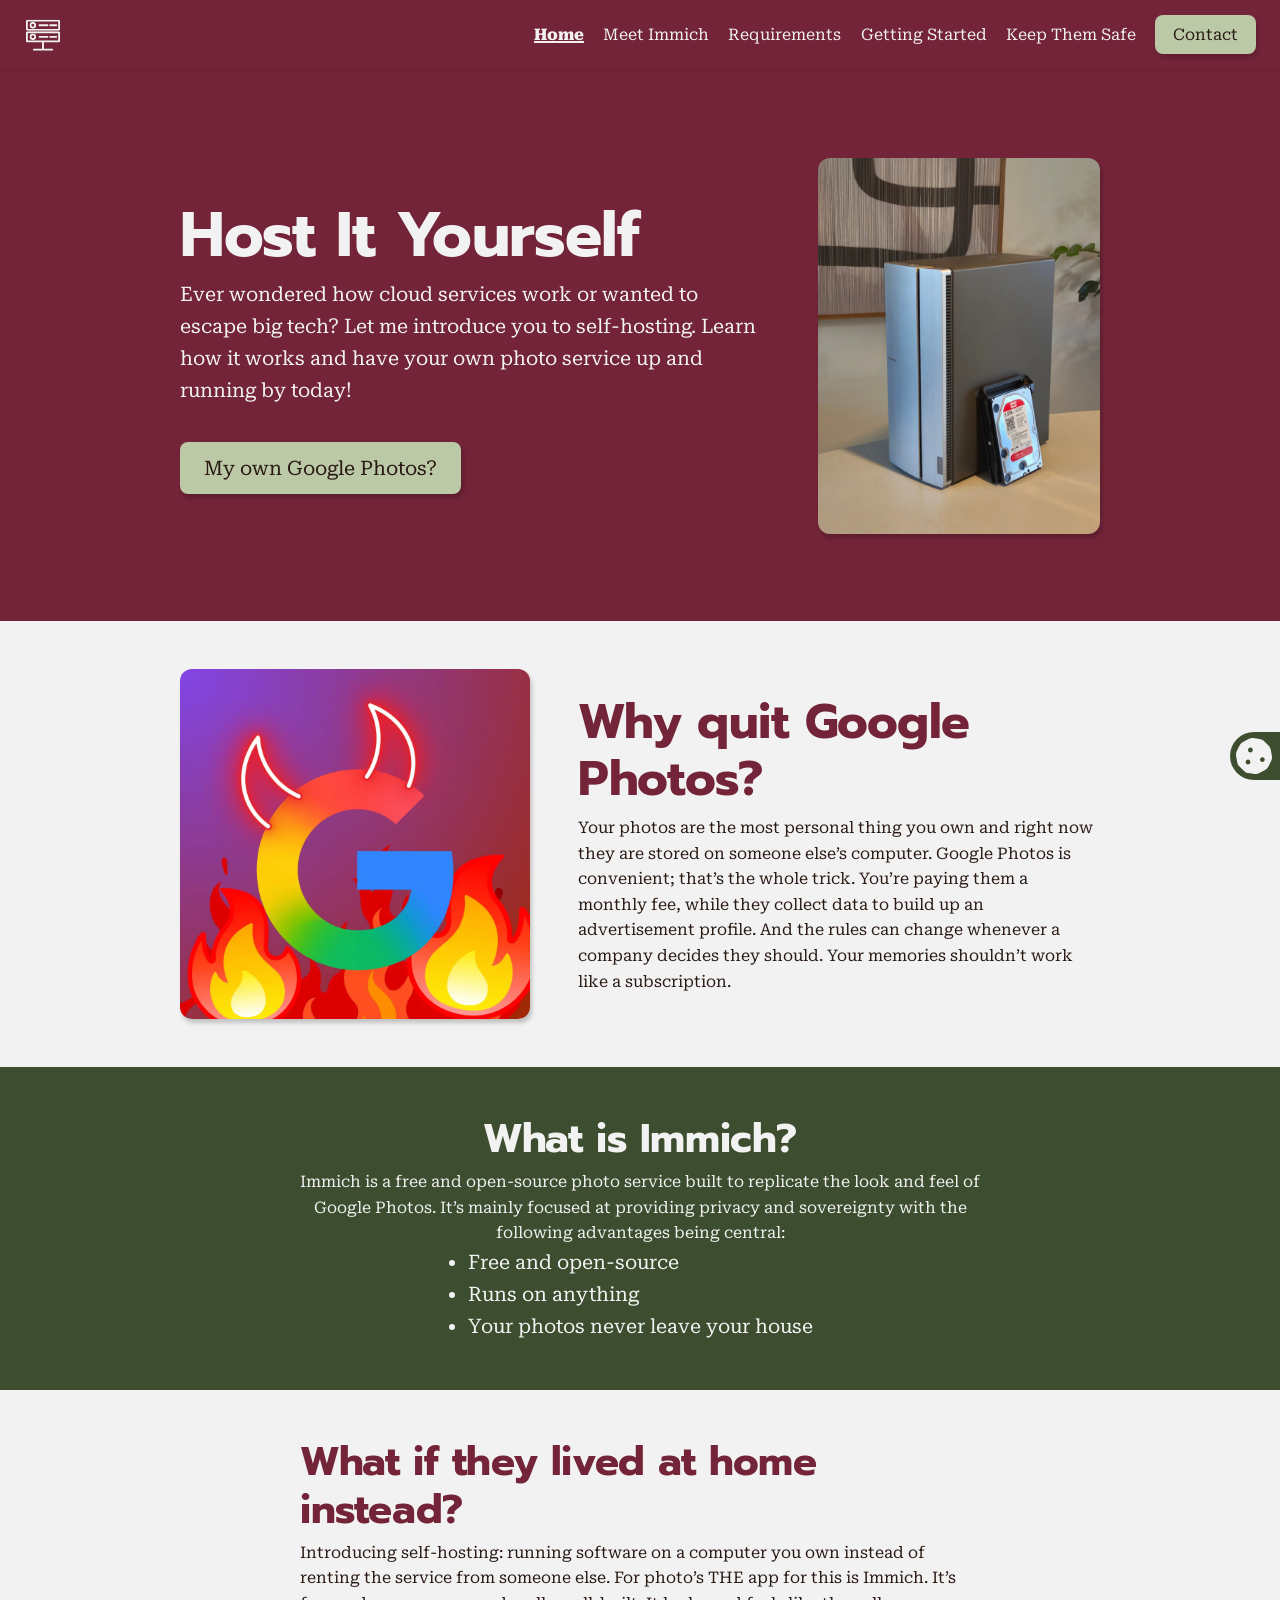
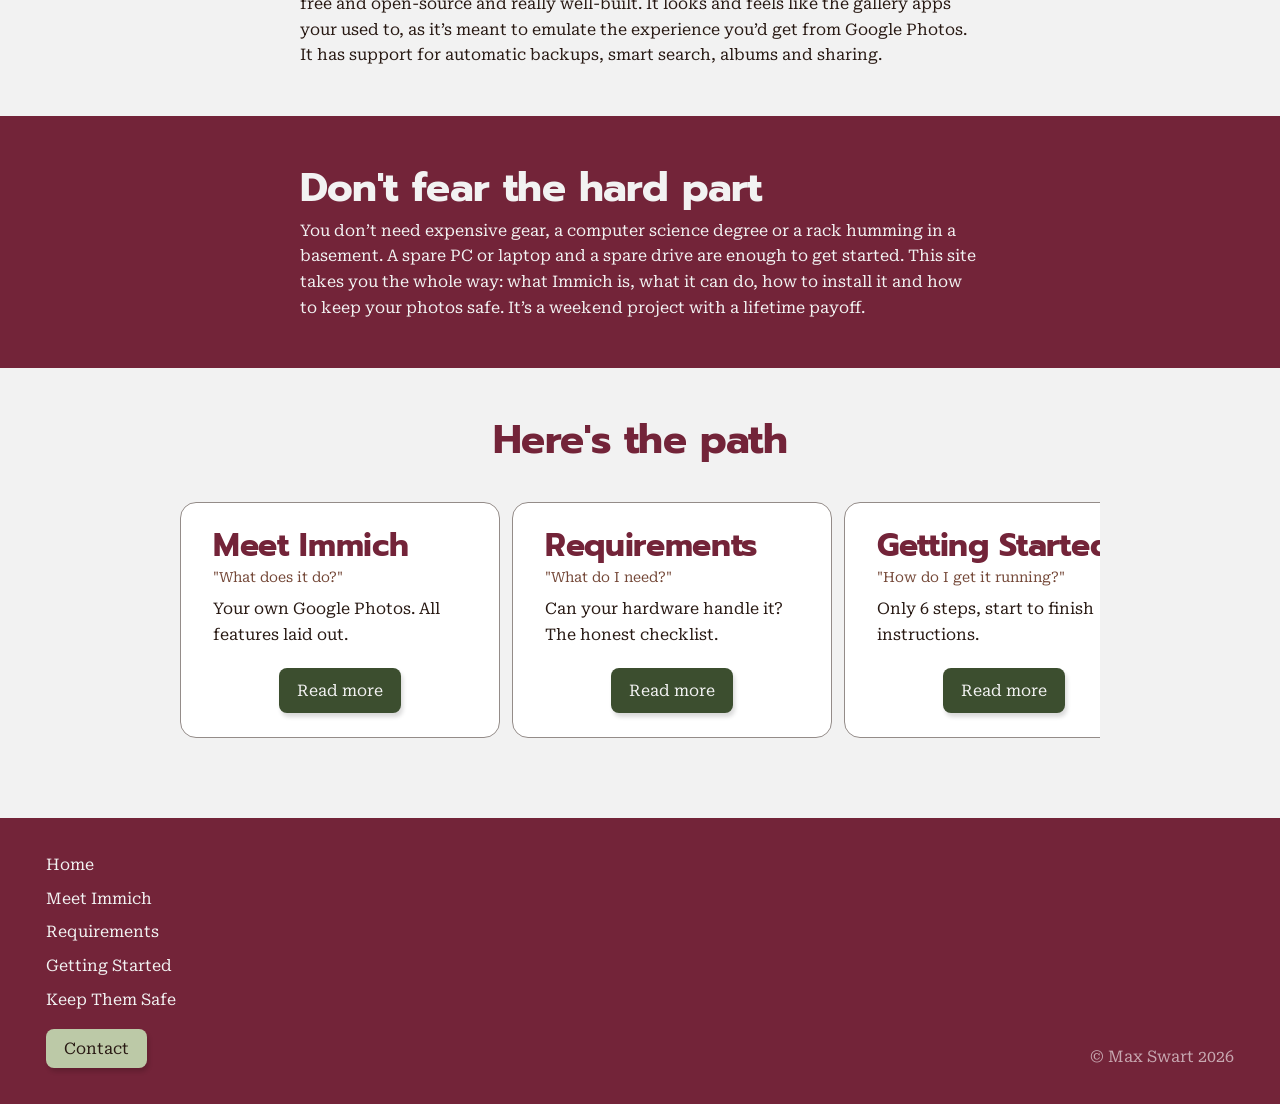
==== exam/index.html @ 3dfbfd44 "Fixed headers not being in order" ====
<!doctype html>
<html lang="en">
    <head>
        <meta charset="UTF-8" />
        <meta name="viewport" content="width=device-width, initial-scale=1.0" />
        <meta name="author" content="Max Swart" />
        <title>Host It Yourself</title>
        <link rel="stylesheet" href="css/style.css" />
        <link rel="icon" type="image/png" href="./img/favicon_32x32.png" />
    </head>
    <body>
        <section id="cookies">
            <svg xmlns="http://www.w3.org/2000/svg" viewBox="0 0 640 640">
                <path
                    d="M311.2 81C289.1 77.9 266.6 81.9 246.8 92.4L172.8 131.9C153.1 142.4 137.2 158.9 127.4 179L90.7 254.6C80.9 274.7 77.7 297.5 81.6 319.5L96.1 402.3C100 424.4 110.7 444.6 126.8 460.2L187.1 518.6C203.2 534.2 223.7 544.2 245.8 547.3L328.8 559C350.9 562.1 373.4 558.1 393.2 547.6L467.2 508.1C486.9 497.6 502.8 481.1 512.6 460.9L549.3 385.4C559.1 365.3 562.3 342.5 558.4 320.5L543.8 237.7C539.9 215.6 529.2 195.4 513.1 179.8L452.9 121.5C436.8 105.9 416.3 95.9 394.2 92.8L311.2 81zM272 208C289.7 208 304 222.3 304 240C304 257.7 289.7 272 272 272C254.3 272 240 257.7 240 240C240 222.3 254.3 208 272 208zM208 400C208 382.3 222.3 368 240 368C257.7 368 272 382.3 272 400C272 417.7 257.7 432 240 432C222.3 432 208 417.7 208 400zM432 336C449.7 336 464 350.3 464 368C464 385.7 449.7 400 432 400C414.3 400 400 385.7 400 368C400 350.3 414.3 336 432 336z"
                />
            </svg>
            <p>This page does not store or read cookies.</p>
        </section>

        <nav>
            <a href="./index.html">
                <img src="./img/logo.svg" alt="" id="navbar-logo" />
            </a>

            <input type="checkbox" id="menu-checkbox" />
            <section id="hamburger">
                <span></span><span></span><span></span>
            </section>

            <ul>
                <li>
                    <a class="selected" href="./index.html">Home</a>
                </li>
                <li>
                    <a href="./meet-immich.html">Meet Immich</a>
                </li>
                <li>
                    <a href="./requirements.html">Requirements</a>
                </li>
                <li>
                    <a href="./getting-started.html">Getting Started</a>
                </li>
                <li>
                    <a href="./keep-them-safe.html">Keep Them Safe</a>
                </li>
                <li>
                    <a class="button accent" href="./contact.html">Contact</a>
                </li>
            </ul>
        </nav>

        <main>
            <header id="homepage-header">
                <section>
                    <h1>Host It Yourself</h1>
                    <p>
                        Ever wondered how cloud services work or wanted to
                        escape big tech? Let me introduce you to self-hosting.
                        Learn how it works and have your own photo service up
                        and running by today!
                    </p>
                    <a class="button accent large" href="./meet-immich.html"
                        >My own Google Photos?</a
                    >
                </section>

                <img
                    src="./img/homepage-header.webp"
                    alt="A picture of a gray desktop computer on a dining table with a hard drive leaning against it. In the background hangs a painting and stands a plant."
                />

                <svg id="header-arrow">
                    <path
                        d="M12 4V20M12 20L18 14M12 20L6 14"
                        stroke="currentColor"
                        stroke-width="2"
                        stroke-linecap="round"
                        stroke-linejoin="round"
                    />
                </svg>
            </header>

            <section class="hero">
                <img
                    src="./img/google-devil.webp"
                    alt="A graphic of the Google logo with bright neon horns. The background is a purple to red gradient with red flames that surround the Google logo."
                />

                <article>
                    <h2>Why quit Google Photos?</h2>
                    <p>
                        Your photos are the most personal thing you own and
                        right now they are stored on someone else’s computer.
                        Google Photos is convenient; that’s the whole trick.
                        You’re paying them a monthly fee, while they collect
                        data to build up an advertisement profile. And the rules
                        can change whenever a company decides they should. Your
                        memories shouldn’t work like a subscription.
                    </p>
                </article>
            </section>

            <section class="hero small secondary centered">
                <article>
                    <h3>What is Immich?</h3>
                    <p>
                        Immich is a free and open-source photo service built to
                        replicate the look and feel of Google Photos. It’s
                        mainly focused at providing privacy and sovereignty with
                        the following advantages being central:
                    </p>
                    <ul>
                        <li>Free and open-source</li>
                        <li>Runs on anything</li>
                        <li>Your photos never leave your house</li>
                    </ul>
                </article>
            </section>

            <section class="hero small">
                <article>
                    <h3>What if they lived at home instead?</h3>
                    <p>
                        Introducing self-hosting: running software on a computer
                        you own instead of renting the service from someone
                        else. For photo’s THE app for this is Immich. It’s free
                        and open-source and really well-built. It looks and
                        feels like the gallery apps your used to, as it’s meant
                        to emulate the experience you’d get from Google Photos.
                        It has support for automatic backups, smart search,
                        albums and sharing.
                    </p>
                </article>
            </section>

            <section class="hero small primary">
                <article>
                    <h3>Don't fear the hard part</h3>
                    <p>
                        You don’t need expensive gear, a computer science degree
                        or a rack humming in a basement. A spare PC or laptop
                        and a spare drive are enough to get started. This site
                        takes you the whole way: what Immich is, what it can do,
                        how to install it and how to keep your photos safe. It’s
                        a weekend project with a lifetime payoff.
                    </p>
                </article>
            </section>

            <section class="hero" id="homepage-path-section">
                <h3>Here's the path</h3>
                <section id="homepage-card-container">
                    <article class="homepage-card">
                        <h4>Meet Immich</h4>
                        <p class="homepage-card-quote">"What does it do?"</p>
                        <p class="homepage-card-description">
                            Your own Google Photos. All features laid out.
                        </p>
                        <a href="./meet-immich.html" class="button secondary">
                            Read more
                        </a>
                    </article>

                    <article class="homepage-card">
                        <h4>Requirements</h4>
                        <p class="homepage-card-quote">"What do I need?"</p>
                        <p class="homepage-card-description">
                            Can your hardware handle it? The honest checklist.
                        </p>
                        <a href="./requirements.html" class="button secondary">
                            Read more
                        </a>
                    </article>

                    <article class="homepage-card">
                        <h4>Getting Started</h4>
                        <p class="homepage-card-quote">
                            "How do I get it running?"
                        </p>
                        <p class="homepage-card-description">
                            Only 6 steps, start to finish instructions.
                        </p>
                        <a
                            href="./getting-started.html"
                            class="button secondary"
                        >
                            Read more
                        </a>
                    </article>

                    <article class="homepage-card">
                        <h4>Keep Them Safe</h4>
                        <p class="homepage-card-quote">
                            "How do I keep my pictures safe?"
                        </p>
                        <p class="homepage-card-description">
                            Data retention: explained.
                        </p>
                        <a
                            href="./keep-them-safe.html"
                            class="button secondary"
                        >
                            Read more
                        </a>
                    </article>
                </section>
            </section>

            <footer>
                <ul>
                    <li>
                        <a href="./index.html">Home</a>
                    </li>
                    <li>
                        <a href="./meet-immich.html">Meet Immich</a>
                    </li>
                    <li>
                        <a href="./requirements.html">Requirements</a>
                    </li>
                    <li>
                        <a href="./getting-started.html">Getting Started</a>
                    </li>
                    <li>
                        <a href="./keep-them-safe.html">Keep Them Safe</a>
                    </li>
                    <li>
                        <a class="button accent" href="./contact.html"
                            >Contact</a
                        >
                    </li>
                </ul>
                <p>&copy; Max Swart 2026</p>
            </footer>
        </main>
    </body>
</html>
---- exam/css/style.css ----
@import url("https://fonts.googleapis.com/css2?family=Roboto+Serif:ital,opsz,wght@0,8..144,100..900;1,8..144,100..900&display=swap");
@import url("https://fonts.googleapis.com/css2?family=Prompt:ital,wght@0,100;0,200;0,300;0,400;0,500;0,600;0,700;0,800;0,900;1,100;1,200;1,300;1,400;1,500;1,600;1,700;1,800;1,900&display=swap");

* {
    padding: 0;
    margin: 0;
    box-sizing: border-box;
}

html {
    scroll-padding-top: 80px;
}

body {
    font-family: "Roboto Serif", serif;
    line-height: 1.6;
    color: #281913;
    background-color: #f2f2f2;
}

h1,
h2,
h3,
h4,
h5,
h6 {
    font-family: "Prompt", sans-serif;
    line-height: 1.2;
    letter-spacing: -0.01em;
}

h1 {
    font-size: 3.875rem;
}
h2 {
    font-size: 3rem;
}
h3 {
    font-size: 2.5rem;
}
h4 {
    font-size: 2rem;
}

.button {
    background-color: #732439;
    color: #f2f2f2;
    padding: 10px 18px;
    border-radius: 8px;
    box-shadow: 2px 4px 4px rgba(0, 0, 0, 0.15);
    text-decoration: none;
    width: fit-content;
    transition: 0.2s;

    &:hover {
        background-color: #3c4e2f;
    }

    &.subtle {
        background-color: #c7a7b0;
        color: #281913;

        &:hover {
            background-color: #bcc9a7;
        }
    }

    &.accent {
        background-color: #bcc9a7;
        color: #281913;

        &:hover {
            background-color: #c7a7b0;
        }
    }

    &.secondary {
        background-color: #3c4e2f;

        &:hover {
            background-color: #732439;
        }
    }

    &.large {
        padding: 10px 24px;
        font-size: 1.25rem;
        box-shadow: 2px 4px 4px rgba(0, 0, 0, 0.2);
    }
}

img.transparent {
    background-color: #e9e6e6;
}

nav {
    width: 100vw;
    position: fixed;
    top: 0;
    display: flex;
    flex-flow: row nowrap;
    height: 71px;
    background-color: #732439;
    padding: 16px 24px;
    align-items: center;
    justify-content: space-between;
    border-bottom: 1px solid rgba(40, 25, 19, 0.2);
    z-index: 10;

    #navbar-logo {
        width: 38px;
    }

    &.accent {
        background-color: #3c4e2f;
    }

    > a {
        height: 38px;
    }

    ul {
        display: flex;
        flex-flow: row nowrap;
        gap: clamp(8px, 1.5vw, 24px);

        li {
            list-style: none;

            a {
                color: #f2f2f2;
                text-decoration: none;
                white-space: nowrap;

                &.selected {
                    font-weight: 800;
                    text-decoration: underline 2px;
                }


            }
        }
    }

    #menu-checkbox {
        display: none;
    }

    #hamburger {
        display: none;
    }
}

#cookies {
    position: fixed;
    bottom: 120px;
    right: -350px;
    height: 48px;
    background-color: #3c4e2f;
    border-radius: 24px 0 0 24px;
    padding-right: 12px;
    gap: 12px;
    cursor: pointer;
    display: flex;
    flex-flow: row nowrap;
    align-items: center;
    transition: transform 0.5s;
    z-index: 9999;

    svg {
        fill: #f2f2f2;
        height: 48px;
    }

    p {
        color: #f2f2f2;
    }

    &:hover {
        background-color: #732439;
        transform: translateX(-350px);
    }
}

main {
    margin-top: 71px;

    header {
        background-color: #3c4e2f;
        color: #f2f2f2;
        height: 472px;
        display: flex;
        align-items: center;
        /* This padding acts as "max-width" for an element. */
        padding: 24px max(48px, calc((100% - 920px) / 2));
        gap: 48px;
        flex-flow: row nowrap;

        section {
            display: flex;
            flex-flow: column nowrap;
            justify-content: center;

            h1 {
                margin-bottom: 6px;
                font-size: clamp(1.75rem, 5vw, 3.875rem);
            }
        }

        img {
            border-radius: 12px;
            box-shadow: 2px 4px 4px rgba(0, 0, 0, 0.2);
            height: 75%;
        }

        &#homepage-header {
            background-color: #732439;
            height: 550px;

            section {
                p {
                    margin-bottom: 36px;
                    font-size: 1.25rem;
                }
            }

            #header-arrow {
                display: none;
            }
        }
    }

    section.hero {
        padding: 48px max(48px, calc((100% - 920px) / 2));
        display: flex;
        flex-flow: row nowrap;
        gap: 48px;

        &.small {
            padding: 48px max(48px, calc((100% - 680px) / 2));
        }

        &.secondary {
            background-color: #3c4e2f;
            color: #f2f2f2;

            h1,
            h2,
            h3 {
                color: #f2f2f2;
            }
        }

        &.primary {
            background-color: #732439;
            color: #f2f2f2;

            h1,
            h2,
            h3 {
                color: #f2f2f2;
            }
        }

        &.centered {
            justify-content: center;
            text-align: center;

            ul {
                font-size: 1.25rem;
                text-align: left;
                display: inline-block;
            }
        }

        img {
            height: 350px;
            border-radius: 12px;
            box-shadow: 2px 4px 4px rgba(0, 0, 0, 0.2);
        }

        h1,
        h2,
        h3 {
            margin-bottom: 6px;
            color: #732439;
        }

        article {
            margin: auto 0;
        }

        &#homepage-path-section {
            display: flex;
            flex-flow: column nowrap;
            justify-content: center;
            gap: 0;

            h3 {
                text-align: center;
            }

            #homepage-card-container {
                overflow-x: auto;
                overflow-y: hidden;
                padding: 32px 0;
                display: flex;
                flex-flow: row nowrap;
                gap: 12px;

                article.homepage-card {
                    padding: 24px 32px;
                    flex-shrink: 0;
                    width: 320px;
                    height: 236px;
                    background-color: #fff;
                    border: 1px solid #948c89;
                    border-radius: 16px;
                    display: flex;
                    flex-flow: column nowrap;

                    h4 {
                        color: #732439;
                    }
                    .homepage-card-quote {
                        font-size: 0.875rem;
                        color: #734636;
                        padding-bottom: 8px;
                    }
                    .button {
                        align-self: center;
                        margin-top: auto;
                    }
                }
            }
        }
    }

    section.article-page {
        padding: 32px max(48px, calc((100% - 920px) / 2));
        display: grid;
        grid: auto / 1fr 2fr;
        gap: 24px;

        #content {
            background-color: #e9e6e6;
            height: fit-content;
            padding: 20px 28px;
            border-radius: 8px;
            box-shadow: 2px 4px 4px rgba(0, 0, 0, 0.15);
            position: sticky;
            top: 90px;

            ul {
                padding-top: 12px;
                padding-left: 24px;
                text-indent: 6px;

                display: flex;
                flex-flow: column nowrap;
                gap: 12px;

                a {
                    color: #281913;
                    text-decoration: 0;
                }
            }
        }

        article {
            display: flex;
            flex-flow: column nowrap;
            gap: 38px;

            section {
                h3 {
                    color: #732439;
                    padding-bottom: 10px;
                }
                p {
                    padding-bottom: 8px;

                    a {
                        color: #3C4E2F;
                        text-decoration-thickness: 2px;
                    }
                }

                figure {
                    padding-top: 22px;
                    padding-bottom: 8px;
                    img {
                        width: 100%;
                        border-radius: 8px;
                        box-shadow: 2px 4px 4px rgba(0, 0, 0, 0.15);
                    }
                    figcaption {
                        color: #734636;
                        padding: 6px 16px 0;
                    }
                }

                &.next-page-cta {
                    background-color: #e9e6e6;
                    border-radius: 8px;
                    box-shadow: 2px 4px 4px rgba(0, 0, 0, 0.15);
                    padding: 32px;
                    display: flex;
                    flex-flow: column nowrap;

                    h3 {
                        padding-bottom: 10px;
                    }
                    p {
                        padding-bottom: 24px;
                    }
                    a.button {
                        align-self: center;
                    }
                }
            }
        }
    }

    footer {
        background-color: #732439;
        color: #c7a7b0;
        padding: 34px 46px;
        display: flex;
        flex-flow: row nowrap;
        justify-content: space-between;
        align-items: flex-end;

        ul {
            li {
                list-style: none;
                margin-bottom: 8px;

                &:last-child {
                    margin-top: 24px;
                }

                a {
                    color: #f2f2f2;
                    text-decoration: none;
                }
            }
        }
    }
}

@media (max-width: 768px) {
    h1 {
        font-size: 2.5rem;
    }
    h2 {
        font-size: 2.25rem;
    }
    h3 {
        font-size: 2rem;
    }
    h4 {
        font-size: 1.5rem;
    }

    nav {
        ul {
            flex-flow: column nowrap;
            position: absolute;
            top: 70px;
            left: 0px;
            width: 100%;
            background-color: #732439;
            padding: 36px 48px;
            z-index: -1;
            display: none;

            li:last-child {
                margin-top: 16px;
            }
        }

        &.accent ul {
            background-color: #3c4e2f;
        }

        #menu-checkbox {
            position: absolute;
            top: 16px;
            right: 24px;
            display: block;
            width: 38px;
            height: 38px;
            opacity: 0;
            cursor: pointer;
        }
        #menu-checkbox:checked ~ ul {
            display: flex;
        }
        #hamburger {
            display: flex;
            height: 28px;
            width: 28px;
            flex-flow: column nowrap;
            justify-content: space-between;
            padding: 5px 3px;
            span {
                background-color: #f2f2f2;
                height: 2px;
                width: 100%;
            }
        }
    }

    main {
        header {
            flex-flow: column nowrap;
            padding: 48px max(24px, calc((100% - 380px) / 2));
            height: fit-content;
            gap: 12px;

            section {
                h1 {
                    font-size: 2.5rem;
                }
            }

            img {
                width: 100%;
                height: fit-content;
            }

            &#homepage-header {
                flex-flow: column nowrap;
                text-align: center;
                padding: 48px max(24px, calc((100% - 332px) / 2));
                justify-content: center;
                align-items: center;
                height: fit-content;
                gap: 24px;

                section {
                    align-items: center;

                    p {
                        margin-bottom: 16px;
                        font-size: 16px;
                    }
                }

                img {
                    width: 100%;
                    height: fit-content;
                }

                #header-arrow {
                    display: block;
                    width: 24px;
                    height: 24px;
                    transform: scale(1.5, 1.5);
                }

                .button {
                    padding: 8px 18px;
                    font-size: 1rem;
                }
            }
        }

        section.hero,
        section.hero.small {
            padding: 32px max(12px, calc((100% - 380px) / 2));
            flex-flow: column nowrap;
            gap: 24px;

            img {
                width: 100%;
                height: fit-content;
            }

            article {
                padding: 0 12px;
            }

            &#homepage-path-section {
                padding: 32px 24px;
            }
        }

        footer {
            flex-flow: column nowrap;
            gap: 16px;

            ul {
                width: 100%;
            }
        }

        section.article-page {
            grid: auto auto / auto;

            #content {
                position: relative;
                top: 0;
            }
        }
    }
}

@media (min-width: 769px) and (max-width: 920px) {
    nav ul {
        font-size: 14px;
    }
}
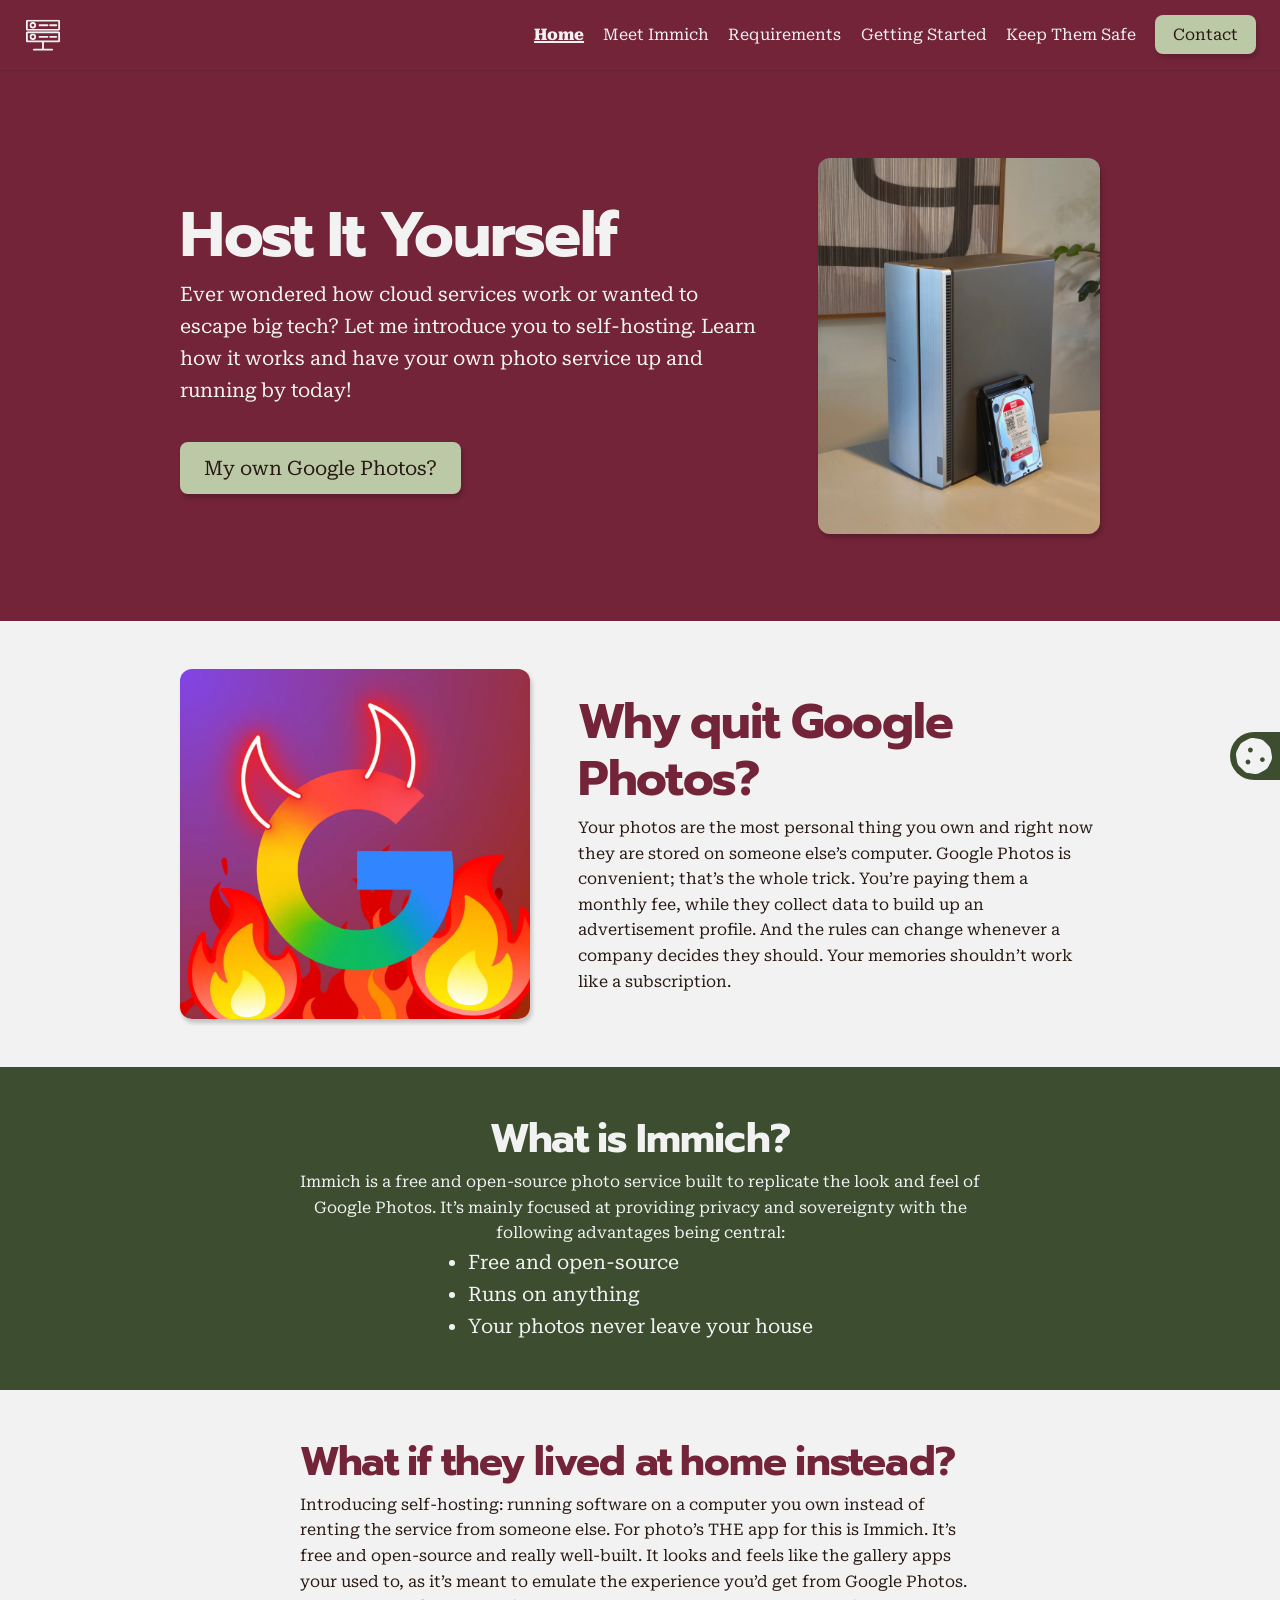
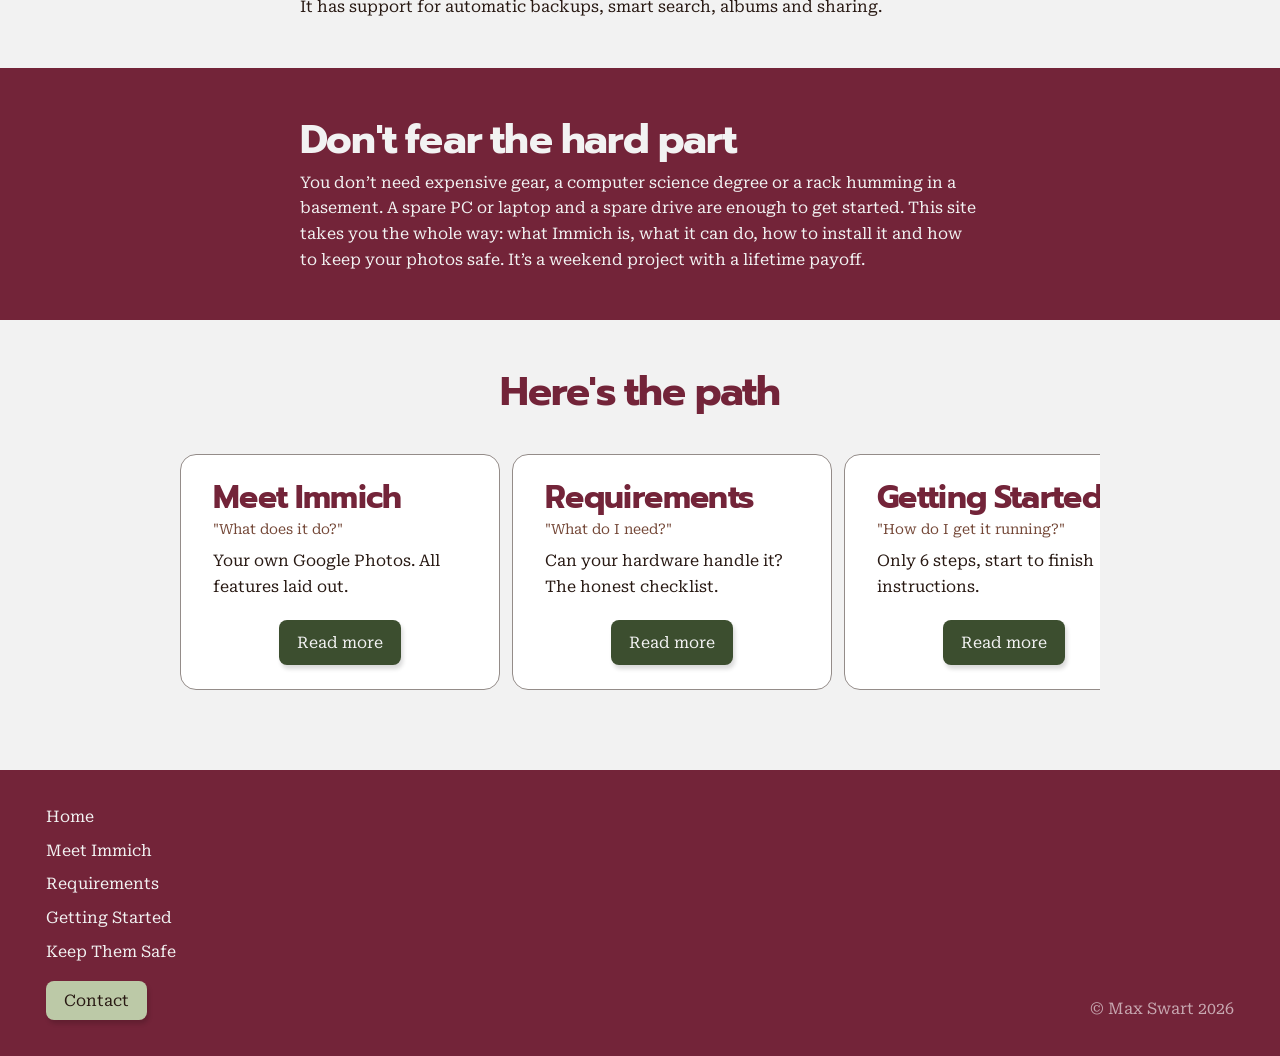
==== commit e4b9ac3f: "Completed head data" ====
--- a/exam/index.html
+++ b/exam/index.html
@@ -4,8 +4,16 @@
         <meta charset="UTF-8" />
         <meta name="viewport" content="width=device-width, initial-scale=1.0" />
         <meta name="author" content="Max Swart" />
+        <meta
+            name="description"
+            content="Google Photos gave you free storage, then took it back. Here is what it costs to keep your own photo library on hardware you actually own."
+        />
+        <meta
+            name="keywords"
+            content="Immich, Self-Hosting, Homelabbing, Google Photos, Storage"
+        />
         <title>Host It Yourself</title>
-        <link rel="stylesheet" href="css/style.css" />
+        <link rel="stylesheet" type="text/css" href="css/style.css" />
         <link rel="icon" type="image/png" href="./img/favicon_32x32.png" />
     </head>
     <body>
@@ -20,7 +28,12 @@
 
         <nav>
             <a href="./index.html">
-                <img src="./img/logo.svg" alt="" id="navbar-logo" />
+                <img
+                    src="./img/logo.svg"
+                    alt="Host It Yourself logo"
+                    title="Home"
+                    id="navbar-logo"
+                />
             </a>
 
             <input type="checkbox" id="menu-checkbox" />
@@ -68,6 +81,7 @@
                 <img
                     src="./img/homepage-header.webp"
                     alt="A picture of a gray desktop computer on a dining table with a hard drive leaning against it. In the background hangs a painting and stands a plant."
+                    title="Desktop PC on a dining table"
                 />
 
                 <svg id="header-arrow">
@@ -85,6 +99,7 @@
                 <img
                     src="./img/google-devil.webp"
                     alt="A graphic of the Google logo with bright neon horns. The background is a purple to red gradient with red flames that surround the Google logo."
+                    title="Google logo with neon horns"
                 />
 
                 <article>
--- a/exam/css/style.css
+++ b/exam/css/style.css
@@ -1,5 +1,6 @@
 @import url("https://fonts.googleapis.com/css2?family=Roboto+Serif:ital,opsz,wght@0,8..144,100..900;1,8..144,100..900&display=swap");
 @import url("https://fonts.googleapis.com/css2?family=Prompt:ital,wght@0,100;0,200;0,300;0,400;0,500;0,600;0,700;0,800;0,900;1,100;1,200;1,300;1,400;1,500;1,600;1,700;1,800;1,900&display=swap");
+@import url("https://fonts.googleapis.com/css2?family=Fira+Code:wght@300..700&display=swap");
 
 * {
     padding: 0;
@@ -26,7 +27,8 @@
 h6 {
     font-family: "Prompt", sans-serif;
     line-height: 1.2;
-    letter-spacing: -0.01em;
+    letter-spacing: -0.02em;
+    word-spacing: -0.1em;
 }
 
 h1 {
@@ -50,7 +52,7 @@
     box-shadow: 2px 4px 4px rgba(0, 0, 0, 0.15);
     text-decoration: none;
     width: fit-content;
-    transition: 0.2s;
+    transition: background-color 0.2s;
 
     &:hover {
         background-color: #3c4e2f;
@@ -136,8 +138,6 @@
                     font-weight: 800;
                     text-decoration: underline 2px;
                 }
-
-
             }
         }
     }
@@ -164,7 +164,9 @@
     display: flex;
     flex-flow: row nowrap;
     align-items: center;
-    transition: transform 0.5s;
+    transition:
+        transform 0.5s,
+        background-color 0.2s;
     z-index: 9999;
 
     svg {
@@ -205,6 +207,10 @@
                 margin-bottom: 6px;
                 font-size: clamp(1.75rem, 5vw, 3.875rem);
             }
+
+            p {
+                font-size: 1.25rem;
+            }
         }
 
         img {
@@ -220,13 +226,19 @@
             section {
                 p {
                     margin-bottom: 36px;
-                    font-size: 1.25rem;
                 }
             }
 
             #header-arrow {
                 display: none;
             }
+        }
+
+        &#contact-header {
+            background-color: #732439;
+            justify-content: center;
+            align-items: center;
+            height: 216px;
         }
     }
 
@@ -351,7 +363,8 @@
             position: sticky;
             top: 90px;
 
-            ul {
+            ul,
+            ol {
                 padding-top: 12px;
                 padding-left: 24px;
                 text-indent: 6px;
@@ -371,18 +384,45 @@
             display: flex;
             flex-flow: column nowrap;
             gap: 38px;
+            min-width: 0;
 
             section {
                 h3 {
                     color: #732439;
                     padding-bottom: 10px;
                 }
-                p {
+                p,
+                ul,
+                ol {
                     padding-bottom: 8px;
 
                     a {
-                        color: #3C4E2F;
+                        color: #3c4e2f;
                         text-decoration-thickness: 2px;
+
+                        &:visited {
+                            color: #284018;
+                        }
+                    }
+                }
+
+                ul,
+                ol {
+                    padding-left: 24px;
+                }
+
+                .codeblock {
+                    overflow-x: auto;
+                    background-color: #2b2b2b;
+                    padding: 10px 20px;
+                    border-radius: 8px;
+                    box-shadow: 2px 4px 4px rgba(0, 0, 0, 0.15);
+                    scrollbar-color: #bcc9a7 transparent;
+                    margin: 8px 0;
+
+                    code {
+                        font-family: "Fira Code", monospace;
+                        color: #f2f2f2;
                     }
                 }
 
@@ -418,6 +458,56 @@
                         align-self: center;
                     }
                 }
+            }
+        }
+    }
+
+    section#contact-page {
+        padding: 32px max(48px, calc((100% - 460px) / 2));
+
+        form {
+            display: flex;
+            flex-flow: column nowrap;
+            padding: 12px 0;
+
+            label {
+                font-size: 20px;
+            }
+
+            input {
+                font-family: "Roboto Serif", serif;
+            }
+
+            input[type="text"],
+            input[type="email"] {
+                font-size: 20px;
+                padding: 10px 16px;
+                border: none;
+                background-color: #e9e6e6;
+                border-radius: 8px;
+                box-shadow: 2px 4px 4px rgba(0, 0, 0, 0.15);
+                margin-bottom: 16px;
+                border: 2px solid rgba(0, 0, 0, 0);
+
+                &:focus {
+                    outline: none;
+                    border-color: rgba(0, 0, 0, 0.2);
+                }
+            }
+
+            p {
+                padding-top: 12px;
+            }
+
+            input[type="submit"] {
+                border: none;
+                margin: auto;
+                margin-top: 24px;
+                cursor: pointer;
+            }
+
+            .red {
+                color: #732439;
             }
         }
     }
@@ -598,6 +688,7 @@
 
         section.article-page {
             grid: auto auto / auto;
+            padding: 32px max(12px, calc((100% - 920px) / 2));
 
             #content {
                 position: relative;
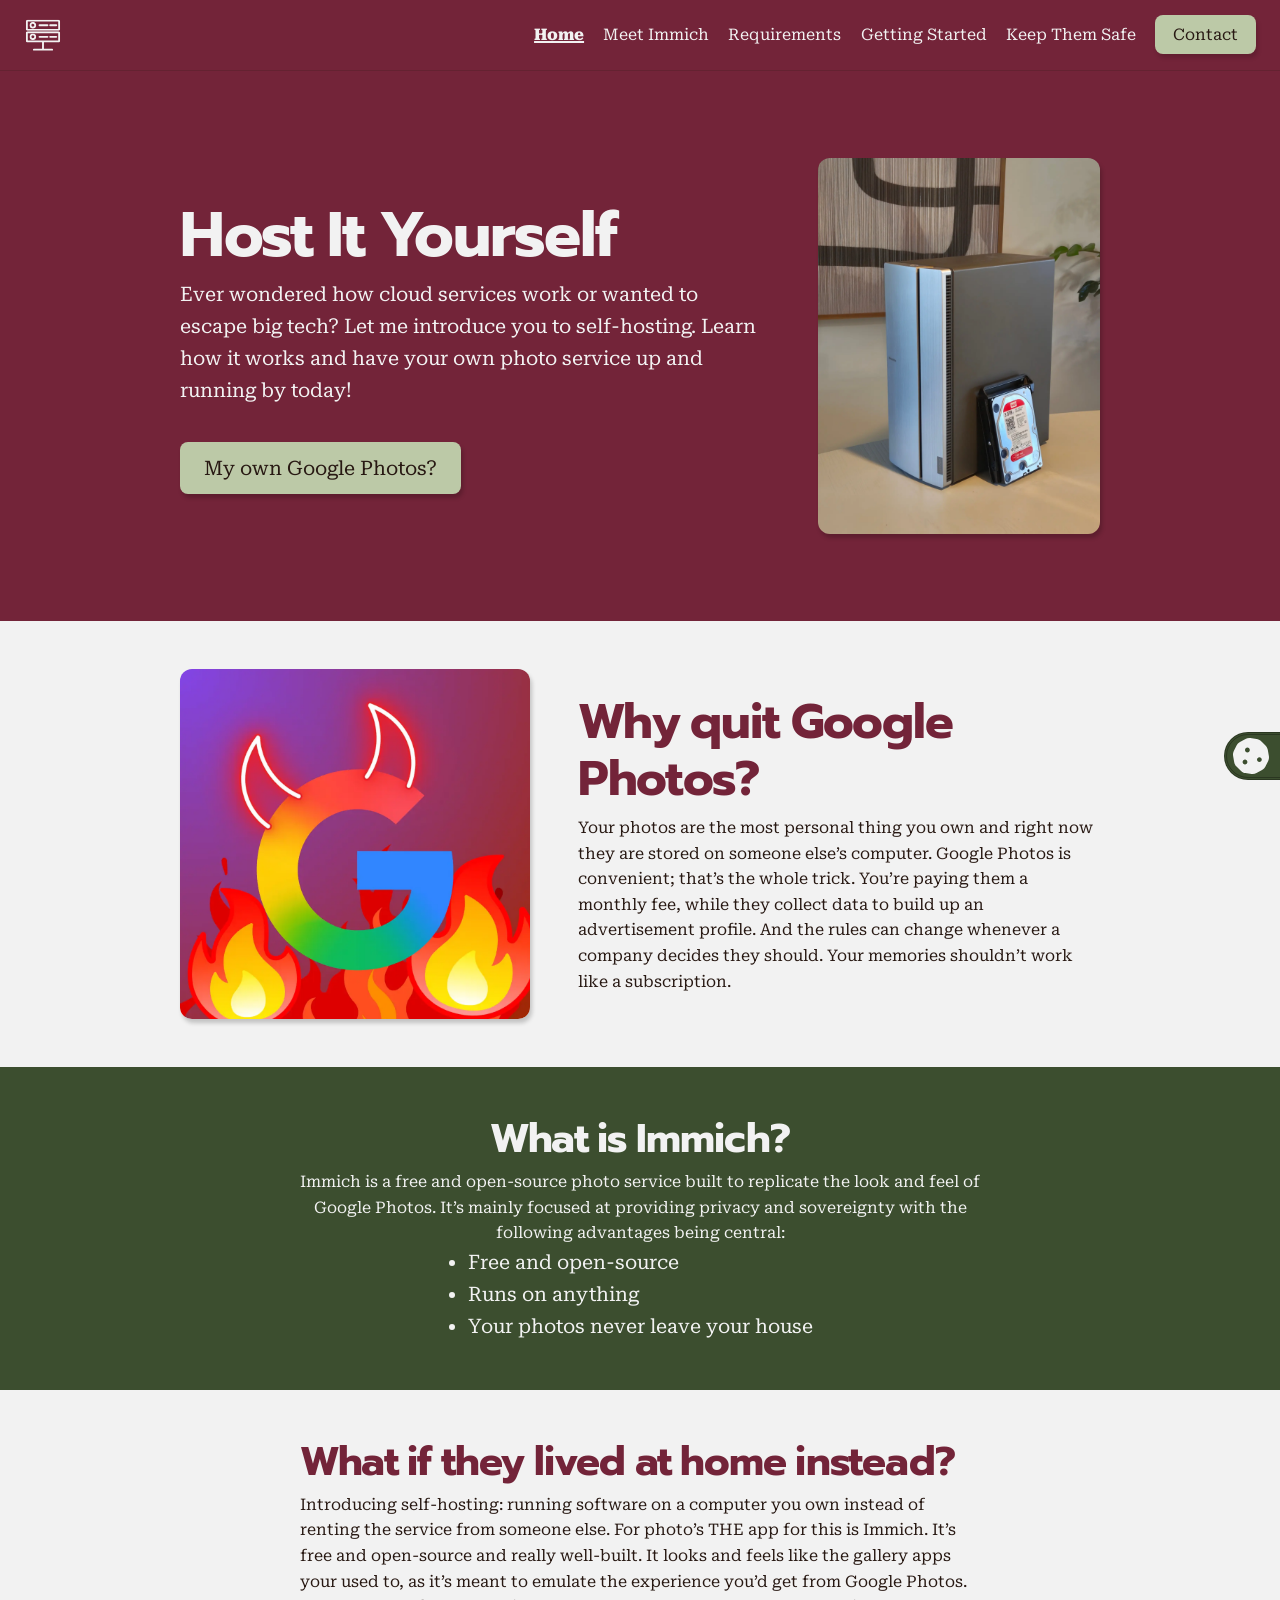
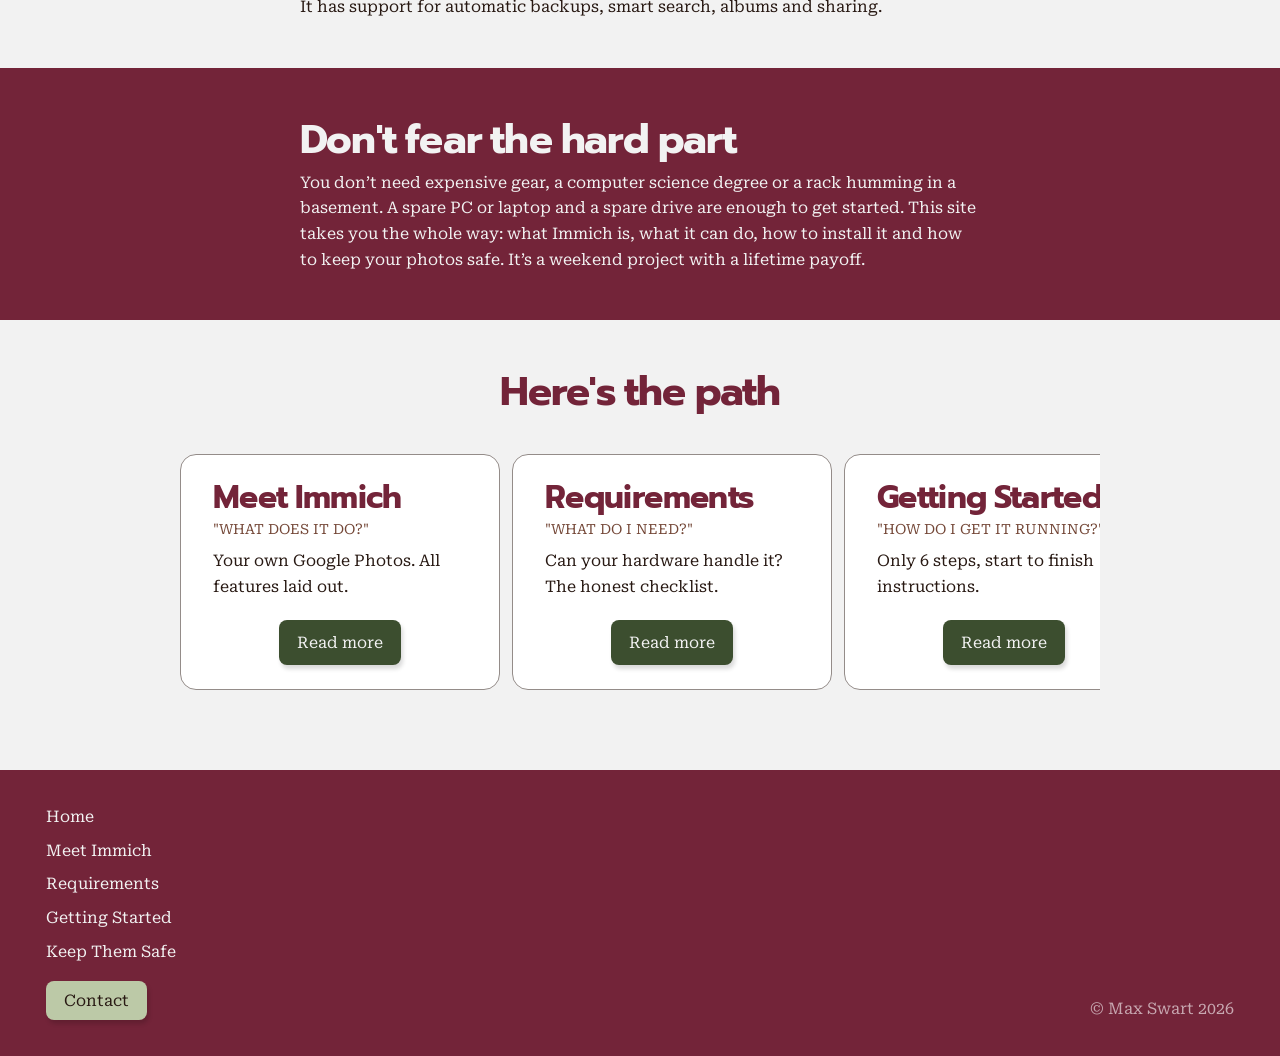
==== commit 496bf9bf: "Switched to tabs, from spaces" ====
--- a/exam/index.html
+++ b/exam/index.html
@@ -1,252 +1,252 @@
 <!doctype html>
 <html lang="en">
-    <head>
-        <meta charset="UTF-8" />
-        <meta name="viewport" content="width=device-width, initial-scale=1.0" />
-        <meta name="author" content="Max Swart" />
-        <meta
-            name="description"
-            content="Google Photos gave you free storage, then took it back. Here is what it costs to keep your own photo library on hardware you actually own."
-        />
-        <meta
-            name="keywords"
-            content="Immich, Self-Hosting, Homelabbing, Google Photos, Storage"
-        />
-        <title>Host It Yourself</title>
-        <link rel="stylesheet" type="text/css" href="css/style.css" />
-        <link rel="icon" type="image/png" href="./img/favicon_32x32.png" />
-    </head>
-    <body>
-        <section id="cookies">
-            <svg xmlns="http://www.w3.org/2000/svg" viewBox="0 0 640 640">
-                <path
-                    d="M311.2 81C289.1 77.9 266.6 81.9 246.8 92.4L172.8 131.9C153.1 142.4 137.2 158.9 127.4 179L90.7 254.6C80.9 274.7 77.7 297.5 81.6 319.5L96.1 402.3C100 424.4 110.7 444.6 126.8 460.2L187.1 518.6C203.2 534.2 223.7 544.2 245.8 547.3L328.8 559C350.9 562.1 373.4 558.1 393.2 547.6L467.2 508.1C486.9 497.6 502.8 481.1 512.6 460.9L549.3 385.4C559.1 365.3 562.3 342.5 558.4 320.5L543.8 237.7C539.9 215.6 529.2 195.4 513.1 179.8L452.9 121.5C436.8 105.9 416.3 95.9 394.2 92.8L311.2 81zM272 208C289.7 208 304 222.3 304 240C304 257.7 289.7 272 272 272C254.3 272 240 257.7 240 240C240 222.3 254.3 208 272 208zM208 400C208 382.3 222.3 368 240 368C257.7 368 272 382.3 272 400C272 417.7 257.7 432 240 432C222.3 432 208 417.7 208 400zM432 336C449.7 336 464 350.3 464 368C464 385.7 449.7 400 432 400C414.3 400 400 385.7 400 368C400 350.3 414.3 336 432 336z"
-                />
-            </svg>
-            <p>This page does not store or read cookies.</p>
-        </section>
-
-        <nav>
-            <a href="./index.html">
-                <img
-                    src="./img/logo.svg"
-                    alt="Host It Yourself logo"
-                    title="Home"
-                    id="navbar-logo"
-                />
-            </a>
-
-            <input type="checkbox" id="menu-checkbox" />
-            <section id="hamburger">
-                <span></span><span></span><span></span>
-            </section>
-
-            <ul>
-                <li>
-                    <a class="selected" href="./index.html">Home</a>
-                </li>
-                <li>
-                    <a href="./meet-immich.html">Meet Immich</a>
-                </li>
-                <li>
-                    <a href="./requirements.html">Requirements</a>
-                </li>
-                <li>
-                    <a href="./getting-started.html">Getting Started</a>
-                </li>
-                <li>
-                    <a href="./keep-them-safe.html">Keep Them Safe</a>
-                </li>
-                <li>
-                    <a class="button accent" href="./contact.html">Contact</a>
-                </li>
-            </ul>
-        </nav>
-
-        <main>
-            <header id="homepage-header">
-                <section>
-                    <h1>Host It Yourself</h1>
-                    <p>
-                        Ever wondered how cloud services work or wanted to
-                        escape big tech? Let me introduce you to self-hosting.
-                        Learn how it works and have your own photo service up
-                        and running by today!
-                    </p>
-                    <a class="button accent large" href="./meet-immich.html"
-                        >My own Google Photos?</a
-                    >
-                </section>
-
-                <img
-                    src="./img/homepage-header.webp"
-                    alt="A picture of a gray desktop computer on a dining table with a hard drive leaning against it. In the background hangs a painting and stands a plant."
-                    title="Desktop PC on a dining table"
-                />
-
-                <svg id="header-arrow">
-                    <path
-                        d="M12 4V20M12 20L18 14M12 20L6 14"
-                        stroke="currentColor"
-                        stroke-width="2"
-                        stroke-linecap="round"
-                        stroke-linejoin="round"
-                    />
-                </svg>
-            </header>
-
-            <section class="hero">
-                <img
-                    src="./img/google-devil.webp"
-                    alt="A graphic of the Google logo with bright neon horns. The background is a purple to red gradient with red flames that surround the Google logo."
-                    title="Google logo with neon horns"
-                />
-
-                <article>
-                    <h2>Why quit Google Photos?</h2>
-                    <p>
-                        Your photos are the most personal thing you own and
-                        right now they are stored on someone else’s computer.
-                        Google Photos is convenient; that’s the whole trick.
-                        You’re paying them a monthly fee, while they collect
-                        data to build up an advertisement profile. And the rules
-                        can change whenever a company decides they should. Your
-                        memories shouldn’t work like a subscription.
-                    </p>
-                </article>
-            </section>
-
-            <section class="hero small secondary centered">
-                <article>
-                    <h3>What is Immich?</h3>
-                    <p>
-                        Immich is a free and open-source photo service built to
-                        replicate the look and feel of Google Photos. It’s
-                        mainly focused at providing privacy and sovereignty with
-                        the following advantages being central:
-                    </p>
-                    <ul>
-                        <li>Free and open-source</li>
-                        <li>Runs on anything</li>
-                        <li>Your photos never leave your house</li>
-                    </ul>
-                </article>
-            </section>
-
-            <section class="hero small">
-                <article>
-                    <h3>What if they lived at home instead?</h3>
-                    <p>
-                        Introducing self-hosting: running software on a computer
-                        you own instead of renting the service from someone
-                        else. For photo’s THE app for this is Immich. It’s free
-                        and open-source and really well-built. It looks and
-                        feels like the gallery apps your used to, as it’s meant
-                        to emulate the experience you’d get from Google Photos.
-                        It has support for automatic backups, smart search,
-                        albums and sharing.
-                    </p>
-                </article>
-            </section>
-
-            <section class="hero small primary">
-                <article>
-                    <h3>Don't fear the hard part</h3>
-                    <p>
-                        You don’t need expensive gear, a computer science degree
-                        or a rack humming in a basement. A spare PC or laptop
-                        and a spare drive are enough to get started. This site
-                        takes you the whole way: what Immich is, what it can do,
-                        how to install it and how to keep your photos safe. It’s
-                        a weekend project with a lifetime payoff.
-                    </p>
-                </article>
-            </section>
-
-            <section class="hero" id="homepage-path-section">
-                <h3>Here's the path</h3>
-                <section id="homepage-card-container">
-                    <article class="homepage-card">
-                        <h4>Meet Immich</h4>
-                        <p class="homepage-card-quote">"What does it do?"</p>
-                        <p class="homepage-card-description">
-                            Your own Google Photos. All features laid out.
-                        </p>
-                        <a href="./meet-immich.html" class="button secondary">
-                            Read more
-                        </a>
-                    </article>
-
-                    <article class="homepage-card">
-                        <h4>Requirements</h4>
-                        <p class="homepage-card-quote">"What do I need?"</p>
-                        <p class="homepage-card-description">
-                            Can your hardware handle it? The honest checklist.
-                        </p>
-                        <a href="./requirements.html" class="button secondary">
-                            Read more
-                        </a>
-                    </article>
-
-                    <article class="homepage-card">
-                        <h4>Getting Started</h4>
-                        <p class="homepage-card-quote">
-                            "How do I get it running?"
-                        </p>
-                        <p class="homepage-card-description">
-                            Only 6 steps, start to finish instructions.
-                        </p>
-                        <a
-                            href="./getting-started.html"
-                            class="button secondary"
-                        >
-                            Read more
-                        </a>
-                    </article>
-
-                    <article class="homepage-card">
-                        <h4>Keep Them Safe</h4>
-                        <p class="homepage-card-quote">
-                            "How do I keep my pictures safe?"
-                        </p>
-                        <p class="homepage-card-description">
-                            Data retention: explained.
-                        </p>
-                        <a
-                            href="./keep-them-safe.html"
-                            class="button secondary"
-                        >
-                            Read more
-                        </a>
-                    </article>
-                </section>
-            </section>
-
-            <footer>
-                <ul>
-                    <li>
-                        <a href="./index.html">Home</a>
-                    </li>
-                    <li>
-                        <a href="./meet-immich.html">Meet Immich</a>
-                    </li>
-                    <li>
-                        <a href="./requirements.html">Requirements</a>
-                    </li>
-                    <li>
-                        <a href="./getting-started.html">Getting Started</a>
-                    </li>
-                    <li>
-                        <a href="./keep-them-safe.html">Keep Them Safe</a>
-                    </li>
-                    <li>
-                        <a class="button accent" href="./contact.html"
-                            >Contact</a
-                        >
-                    </li>
-                </ul>
-                <p>&copy; Max Swart 2026</p>
-            </footer>
-        </main>
-    </body>
+	<head>
+		<meta charset="UTF-8" />
+		<meta name="viewport" content="width=device-width, initial-scale=1.0" />
+		<meta name="author" content="Max Swart" />
+		<meta
+			name="description"
+			content="Google Photos gave you free storage, then took it back. Here is what it costs to keep your own photo library on hardware you actually own."
+		/>
+		<meta
+			name="keywords"
+			content="Immich, Self-Hosting, Homelabbing, Google Photos, Storage"
+		/>
+		<title>Host It Yourself</title>
+		<link rel="stylesheet" type="text/css" href="css/style.css" />
+		<link rel="icon" type="image/png" href="./img/favicon_32x32.png" />
+	</head>
+	<body>
+		<section id="cookies">
+			<svg xmlns="http://www.w3.org/2000/svg" viewBox="0 0 640 640">
+				<path
+					d="M311.2 81C289.1 77.9 266.6 81.9 246.8 92.4L172.8 131.9C153.1 142.4 137.2 158.9 127.4 179L90.7 254.6C80.9 274.7 77.7 297.5 81.6 319.5L96.1 402.3C100 424.4 110.7 444.6 126.8 460.2L187.1 518.6C203.2 534.2 223.7 544.2 245.8 547.3L328.8 559C350.9 562.1 373.4 558.1 393.2 547.6L467.2 508.1C486.9 497.6 502.8 481.1 512.6 460.9L549.3 385.4C559.1 365.3 562.3 342.5 558.4 320.5L543.8 237.7C539.9 215.6 529.2 195.4 513.1 179.8L452.9 121.5C436.8 105.9 416.3 95.9 394.2 92.8L311.2 81zM272 208C289.7 208 304 222.3 304 240C304 257.7 289.7 272 272 272C254.3 272 240 257.7 240 240C240 222.3 254.3 208 272 208zM208 400C208 382.3 222.3 368 240 368C257.7 368 272 382.3 272 400C272 417.7 257.7 432 240 432C222.3 432 208 417.7 208 400zM432 336C449.7 336 464 350.3 464 368C464 385.7 449.7 400 432 400C414.3 400 400 385.7 400 368C400 350.3 414.3 336 432 336z"
+				/>
+			</svg>
+			<p>This page does not store or read cookies.</p>
+		</section>
+
+		<nav>
+			<a href="./index.html">
+				<img
+					src="./img/logo.svg"
+					alt="Host It Yourself logo"
+					title="Home"
+					id="navbar-logo"
+				/>
+			</a>
+
+			<input type="checkbox" id="menu-checkbox" />
+			<section id="hamburger">
+				<span></span><span></span><span></span>
+			</section>
+
+			<ul>
+				<li>
+					<a class="selected" href="./index.html">Home</a>
+				</li>
+				<li>
+					<a href="./meet-immich.html">Meet Immich</a>
+				</li>
+				<li>
+					<a href="./requirements.html">Requirements</a>
+				</li>
+				<li>
+					<a href="./getting-started.html">Getting Started</a>
+				</li>
+				<li>
+					<a href="./keep-them-safe.html">Keep Them Safe</a>
+				</li>
+				<li>
+					<a class="button accent" href="./contact.html">Contact</a>
+				</li>
+			</ul>
+		</nav>
+
+		<main>
+			<header id="homepage-header">
+				<section>
+					<h1>Host It Yourself</h1>
+					<p>
+						Ever wondered how cloud services work or wanted to
+						escape big tech? Let me introduce you to self-hosting.
+						Learn how it works and have your own photo service up
+						and running by today!
+					</p>
+					<a class="button accent large" href="./meet-immich.html"
+						>My own Google Photos?</a
+					>
+				</section>
+
+				<img
+					src="./img/homepage-header.webp"
+					alt="A picture of a gray desktop computer on a dining table with a hard drive leaning against it. In the background hangs a painting and stands a plant."
+					title="Desktop PC on a dining table"
+				/>
+
+				<svg id="header-arrow">
+					<path
+						d="M12 4V20M12 20L18 14M12 20L6 14"
+						stroke="currentColor"
+						stroke-width="2"
+						stroke-linecap="round"
+						stroke-linejoin="round"
+					/>
+				</svg>
+			</header>
+
+			<section class="hero">
+				<img
+					src="./img/google-devil.webp"
+					alt="A graphic of the Google logo with bright neon horns. The background is a purple to red gradient with red flames that surround the Google logo."
+					title="Google logo with neon horns"
+				/>
+
+				<article>
+					<h2>Why quit Google Photos?</h2>
+					<p>
+						Your photos are the most personal thing you own and
+						right now they are stored on someone else’s computer.
+						Google Photos is convenient; that’s the whole trick.
+						You’re paying them a monthly fee, while they collect
+						data to build up an advertisement profile. And the rules
+						can change whenever a company decides they should. Your
+						memories shouldn’t work like a subscription.
+					</p>
+				</article>
+			</section>
+
+			<section class="hero small secondary centered">
+				<article>
+					<h3>What is Immich?</h3>
+					<p>
+						Immich is a free and open-source photo service built to
+						replicate the look and feel of Google Photos. It’s
+						mainly focused at providing privacy and sovereignty with
+						the following advantages being central:
+					</p>
+					<ul>
+						<li>Free and open-source</li>
+						<li>Runs on anything</li>
+						<li>Your photos never leave your house</li>
+					</ul>
+				</article>
+			</section>
+
+			<section class="hero small">
+				<article>
+					<h3>What if they lived at home instead?</h3>
+					<p>
+						Introducing self-hosting: running software on a computer
+						you own instead of renting the service from someone
+						else. For photo’s THE app for this is Immich. It’s free
+						and open-source and really well-built. It looks and
+						feels like the gallery apps your used to, as it’s meant
+						to emulate the experience you’d get from Google Photos.
+						It has support for automatic backups, smart search,
+						albums and sharing.
+					</p>
+				</article>
+			</section>
+
+			<section class="hero small primary">
+				<article>
+					<h3>Don't fear the hard part</h3>
+					<p>
+						You don’t need expensive gear, a computer science degree
+						or a rack humming in a basement. A spare PC or laptop
+						and a spare drive are enough to get started. This site
+						takes you the whole way: what Immich is, what it can do,
+						how to install it and how to keep your photos safe. It’s
+						a weekend project with a lifetime payoff.
+					</p>
+				</article>
+			</section>
+
+			<section class="hero" id="homepage-path-section">
+				<h3>Here's the path</h3>
+				<section id="homepage-card-container">
+					<article class="homepage-card">
+						<h4>Meet Immich</h4>
+						<p class="homepage-card-quote">"What does it do?"</p>
+						<p class="homepage-card-description">
+							Your own Google Photos. All features laid out.
+						</p>
+						<a href="./meet-immich.html" class="button secondary">
+							Read more
+						</a>
+					</article>
+
+					<article class="homepage-card">
+						<h4>Requirements</h4>
+						<p class="homepage-card-quote">"What do I need?"</p>
+						<p class="homepage-card-description">
+							Can your hardware handle it? The honest checklist.
+						</p>
+						<a href="./requirements.html" class="button secondary">
+							Read more
+						</a>
+					</article>
+
+					<article class="homepage-card">
+						<h4>Getting Started</h4>
+						<p class="homepage-card-quote">
+							"How do I get it running?"
+						</p>
+						<p class="homepage-card-description">
+							Only 6 steps, start to finish instructions.
+						</p>
+						<a
+							href="./getting-started.html"
+							class="button secondary"
+						>
+							Read more
+						</a>
+					</article>
+
+					<article class="homepage-card">
+						<h4>Keep Them Safe</h4>
+						<p class="homepage-card-quote">
+							"How do I keep my pictures safe?"
+						</p>
+						<p class="homepage-card-description">
+							Data retention: explained.
+						</p>
+						<a
+							href="./keep-them-safe.html"
+							class="button secondary"
+						>
+							Read more
+						</a>
+					</article>
+				</section>
+			</section>
+
+			<footer>
+				<ul>
+					<li>
+						<a href="./index.html">Home</a>
+					</li>
+					<li>
+						<a href="./meet-immich.html">Meet Immich</a>
+					</li>
+					<li>
+						<a href="./requirements.html">Requirements</a>
+					</li>
+					<li>
+						<a href="./getting-started.html">Getting Started</a>
+					</li>
+					<li>
+						<a href="./keep-them-safe.html">Keep Them Safe</a>
+					</li>
+					<li>
+						<a class="button accent" href="./contact.html"
+							>Contact</a
+						>
+					</li>
+				</ul>
+				<p>&copy; Max Swart 2026</p>
+			</footer>
+		</main>
+	</body>
 </html>
--- a/exam/css/style.css
+++ b/exam/css/style.css
@@ -3,20 +3,20 @@
 @import url("https://fonts.googleapis.com/css2?family=Fira+Code:wght@300..700&display=swap");
 
 * {
-    padding: 0;
-    margin: 0;
-    box-sizing: border-box;
+	padding: 0;
+	margin: 0;
+	box-sizing: border-box;
 }
 
 html {
-    scroll-padding-top: 80px;
+	scroll-padding-top: 80px;
 }
 
 body {
-    font-family: "Roboto Serif", serif;
-    line-height: 1.6;
-    color: #281913;
-    background-color: #f2f2f2;
+	font-family: "Roboto Serif", serif;
+	line-height: 1.6;
+	color: #281913;
+	background-color: #f2f2f2;
 }
 
 h1,
@@ -25,681 +25,695 @@
 h4,
 h5,
 h6 {
-    font-family: "Prompt", sans-serif;
-    line-height: 1.2;
-    letter-spacing: -0.02em;
-    word-spacing: -0.1em;
+	font-family: "Prompt", sans-serif;
+	line-height: 1.2;
+	letter-spacing: -0.02em;
+	word-spacing: -0.1em;
 }
 
 h1 {
-    font-size: 3.875rem;
+	font-size: 3.875rem;
 }
 h2 {
-    font-size: 3rem;
+	font-size: 3rem;
 }
 h3 {
-    font-size: 2.5rem;
+	font-size: 2.5rem;
 }
 h4 {
-    font-size: 2rem;
+	font-size: 2rem;
 }
 
 .button {
-    background-color: #732439;
-    color: #f2f2f2;
-    padding: 10px 18px;
-    border-radius: 8px;
-    box-shadow: 2px 4px 4px rgba(0, 0, 0, 0.15);
-    text-decoration: none;
-    width: fit-content;
-    transition: background-color 0.2s;
-
-    &:hover {
-        background-color: #3c4e2f;
-    }
-
-    &.subtle {
-        background-color: #c7a7b0;
-        color: #281913;
-
-        &:hover {
-            background-color: #bcc9a7;
-        }
-    }
-
-    &.accent {
-        background-color: #bcc9a7;
-        color: #281913;
-
-        &:hover {
-            background-color: #c7a7b0;
-        }
-    }
-
-    &.secondary {
-        background-color: #3c4e2f;
-
-        &:hover {
-            background-color: #732439;
-        }
-    }
-
-    &.large {
-        padding: 10px 24px;
-        font-size: 1.25rem;
-        box-shadow: 2px 4px 4px rgba(0, 0, 0, 0.2);
-    }
+	background-color: #732439;
+	color: #f2f2f2;
+	padding: 10px 18px;
+	border-radius: 8px;
+	box-shadow: 2px 4px 4px rgba(0, 0, 0, 0.15);
+	text-decoration: none;
+	width: fit-content;
+	transition: background-color 0.2s;
+
+	&:hover {
+		background-color: #3c4e2f;
+	}
+
+	&.subtle {
+		background-color: #c7a7b0;
+		color: #281913;
+
+		&:hover {
+			background-color: #bcc9a7;
+		}
+	}
+
+	&.accent {
+		background-color: #bcc9a7;
+		color: #281913;
+
+		&:hover {
+			background-color: #c7a7b0;
+		}
+	}
+
+	&.secondary {
+		background-color: #3c4e2f;
+
+		&:hover {
+			background-color: #732439;
+		}
+	}
+
+	&.large {
+		padding: 10px 24px;
+		font-size: 1.25rem;
+		box-shadow: 2px 4px 4px rgba(0, 0, 0, 0.2);
+	}
 }
 
 img.transparent {
-    background-color: #e9e6e6;
+	background-color: #e9e6e6;
 }
 
 nav {
-    width: 100vw;
-    position: fixed;
-    top: 0;
-    display: flex;
-    flex-flow: row nowrap;
-    height: 71px;
-    background-color: #732439;
-    padding: 16px 24px;
-    align-items: center;
-    justify-content: space-between;
-    border-bottom: 1px solid rgba(40, 25, 19, 0.2);
-    z-index: 10;
-
-    #navbar-logo {
-        width: 38px;
-    }
-
-    &.accent {
-        background-color: #3c4e2f;
-    }
-
-    > a {
-        height: 38px;
-    }
-
-    ul {
-        display: flex;
-        flex-flow: row nowrap;
-        gap: clamp(8px, 1.5vw, 24px);
-
-        li {
-            list-style: none;
-
-            a {
-                color: #f2f2f2;
-                text-decoration: none;
-                white-space: nowrap;
-
-                &.selected {
-                    font-weight: 800;
-                    text-decoration: underline 2px;
-                }
-            }
-        }
-    }
-
-    #menu-checkbox {
-        display: none;
-    }
-
-    #hamburger {
-        display: none;
-    }
+	width: 100vw;
+	position: fixed;
+	top: 0;
+	display: flex;
+	flex-flow: row nowrap;
+	height: 71px;
+	background-color: #732439;
+	padding: 16px 24px;
+	align-items: center;
+	justify-content: space-between;
+	border-bottom: 1px solid rgba(40, 25, 19, 0.2);
+	z-index: 10;
+
+	#navbar-logo {
+		width: 38px;
+	}
+
+	&.accent {
+		background-color: #3c4e2f;
+	}
+
+	> a {
+		height: 38px;
+	}
+
+	ul {
+		float: right;
+		display: flex;
+		flex-flow: row nowrap;
+		gap: clamp(8px, 1.5vw, 24px);
+
+		li {
+			list-style: none;
+
+			a {
+				color: #f2f2f2;
+				text-decoration: none;
+				white-space: nowrap;
+
+				&.selected {
+					font-weight: 800;
+					text-decoration: underline 2px;
+				}
+			}
+		}
+	}
+
+	#menu-checkbox {
+		display: none;
+	}
+
+	#hamburger {
+		display: none;
+	}
 }
 
 #cookies {
-    position: fixed;
-    bottom: 120px;
-    right: -350px;
-    height: 48px;
-    background-color: #3c4e2f;
-    border-radius: 24px 0 0 24px;
-    padding-right: 12px;
-    gap: 12px;
-    cursor: pointer;
-    display: flex;
-    flex-flow: row nowrap;
-    align-items: center;
-    transition:
-        transform 0.5s,
-        background-color 0.2s;
-    z-index: 9999;
-
-    svg {
-        fill: #f2f2f2;
-        height: 48px;
-    }
-
-    p {
-        color: #f2f2f2;
-    }
-
-    &:hover {
-        background-color: #732439;
-        transform: translateX(-350px);
-    }
+	position: fixed;
+	bottom: 120px;
+	right: -350px;
+	height: 48px;
+	background-color: #3c4e2f;
+	border-radius: 24px 0 0 24px;
+	padding-right: 12px;
+	gap: 12px;
+	cursor: pointer;
+	display: flex;
+	flex-flow: row nowrap;
+	align-items: center;
+	transition:
+		transform 0.5s,
+		background-color 0.2s;
+	z-index: 9999;
+	border-style: double;
+	border-width: 3px;
+	border-color: rgba(0, 0, 0, 0.3);
+
+	svg {
+		fill: #f2f2f2;
+		height: 48px;
+	}
+
+	p {
+		color: #f2f2f2;
+	}
+
+	&:hover {
+		background-color: #732439;
+		transform: translateX(-350px);
+	}
 }
 
 main {
-    margin-top: 71px;
-
-    header {
-        background-color: #3c4e2f;
-        color: #f2f2f2;
-        height: 472px;
-        display: flex;
-        align-items: center;
-        /* This padding acts as "max-width" for an element. */
-        padding: 24px max(48px, calc((100% - 920px) / 2));
-        gap: 48px;
-        flex-flow: row nowrap;
-
-        section {
-            display: flex;
-            flex-flow: column nowrap;
-            justify-content: center;
-
-            h1 {
-                margin-bottom: 6px;
-                font-size: clamp(1.75rem, 5vw, 3.875rem);
-            }
-
-            p {
-                font-size: 1.25rem;
-            }
-        }
-
-        img {
-            border-radius: 12px;
-            box-shadow: 2px 4px 4px rgba(0, 0, 0, 0.2);
-            height: 75%;
-        }
-
-        &#homepage-header {
-            background-color: #732439;
-            height: 550px;
-
-            section {
-                p {
-                    margin-bottom: 36px;
-                }
-            }
-
-            #header-arrow {
-                display: none;
-            }
-        }
-
-        &#contact-header {
-            background-color: #732439;
-            justify-content: center;
-            align-items: center;
-            height: 216px;
-        }
-    }
-
-    section.hero {
-        padding: 48px max(48px, calc((100% - 920px) / 2));
-        display: flex;
-        flex-flow: row nowrap;
-        gap: 48px;
-
-        &.small {
-            padding: 48px max(48px, calc((100% - 680px) / 2));
-        }
-
-        &.secondary {
-            background-color: #3c4e2f;
-            color: #f2f2f2;
-
-            h1,
-            h2,
-            h3 {
-                color: #f2f2f2;
-            }
-        }
-
-        &.primary {
-            background-color: #732439;
-            color: #f2f2f2;
-
-            h1,
-            h2,
-            h3 {
-                color: #f2f2f2;
-            }
-        }
-
-        &.centered {
-            justify-content: center;
-            text-align: center;
-
-            ul {
-                font-size: 1.25rem;
-                text-align: left;
-                display: inline-block;
-            }
-        }
-
-        img {
-            height: 350px;
-            border-radius: 12px;
-            box-shadow: 2px 4px 4px rgba(0, 0, 0, 0.2);
-        }
-
-        h1,
-        h2,
-        h3 {
-            margin-bottom: 6px;
-            color: #732439;
-        }
-
-        article {
-            margin: auto 0;
-        }
-
-        &#homepage-path-section {
-            display: flex;
-            flex-flow: column nowrap;
-            justify-content: center;
-            gap: 0;
-
-            h3 {
-                text-align: center;
-            }
-
-            #homepage-card-container {
-                overflow-x: auto;
-                overflow-y: hidden;
-                padding: 32px 0;
-                display: flex;
-                flex-flow: row nowrap;
-                gap: 12px;
-
-                article.homepage-card {
-                    padding: 24px 32px;
-                    flex-shrink: 0;
-                    width: 320px;
-                    height: 236px;
-                    background-color: #fff;
-                    border: 1px solid #948c89;
-                    border-radius: 16px;
-                    display: flex;
-                    flex-flow: column nowrap;
-
-                    h4 {
-                        color: #732439;
-                    }
-                    .homepage-card-quote {
-                        font-size: 0.875rem;
-                        color: #734636;
-                        padding-bottom: 8px;
-                    }
-                    .button {
-                        align-self: center;
-                        margin-top: auto;
-                    }
-                }
-            }
-        }
-    }
-
-    section.article-page {
-        padding: 32px max(48px, calc((100% - 920px) / 2));
-        display: grid;
-        grid: auto / 1fr 2fr;
-        gap: 24px;
-
-        #content {
-            background-color: #e9e6e6;
-            height: fit-content;
-            padding: 20px 28px;
-            border-radius: 8px;
-            box-shadow: 2px 4px 4px rgba(0, 0, 0, 0.15);
-            position: sticky;
-            top: 90px;
-
-            ul,
-            ol {
-                padding-top: 12px;
-                padding-left: 24px;
-                text-indent: 6px;
-
-                display: flex;
-                flex-flow: column nowrap;
-                gap: 12px;
-
-                a {
-                    color: #281913;
-                    text-decoration: 0;
-                }
-            }
-        }
-
-        article {
-            display: flex;
-            flex-flow: column nowrap;
-            gap: 38px;
-            min-width: 0;
-
-            section {
-                h3 {
-                    color: #732439;
-                    padding-bottom: 10px;
-                }
-                p,
-                ul,
-                ol {
-                    padding-bottom: 8px;
-
-                    a {
-                        color: #3c4e2f;
-                        text-decoration-thickness: 2px;
-
-                        &:visited {
-                            color: #284018;
-                        }
-                    }
-                }
-
-                ul,
-                ol {
-                    padding-left: 24px;
-                }
-
-                .codeblock {
-                    overflow-x: auto;
-                    background-color: #2b2b2b;
-                    padding: 10px 20px;
-                    border-radius: 8px;
-                    box-shadow: 2px 4px 4px rgba(0, 0, 0, 0.15);
-                    scrollbar-color: #bcc9a7 transparent;
-                    margin: 8px 0;
-
-                    code {
-                        font-family: "Fira Code", monospace;
-                        color: #f2f2f2;
-                    }
-                }
-
-                figure {
-                    padding-top: 22px;
-                    padding-bottom: 8px;
-                    img {
-                        width: 100%;
-                        border-radius: 8px;
-                        box-shadow: 2px 4px 4px rgba(0, 0, 0, 0.15);
-                    }
-                    figcaption {
-                        color: #734636;
-                        padding: 6px 16px 0;
-                    }
-                }
-
-                &.next-page-cta {
-                    background-color: #e9e6e6;
-                    border-radius: 8px;
-                    box-shadow: 2px 4px 4px rgba(0, 0, 0, 0.15);
-                    padding: 32px;
-                    display: flex;
-                    flex-flow: column nowrap;
-
-                    h3 {
-                        padding-bottom: 10px;
-                    }
-                    p {
-                        padding-bottom: 24px;
-                    }
-                    a.button {
-                        align-self: center;
-                    }
-                }
-            }
-        }
-    }
-
-    section#contact-page {
-        padding: 32px max(48px, calc((100% - 460px) / 2));
-
-        form {
-            display: flex;
-            flex-flow: column nowrap;
-            padding: 12px 0;
-
-            label {
-                font-size: 20px;
-            }
-
-            input {
-                font-family: "Roboto Serif", serif;
-            }
-
-            input[type="text"],
-            input[type="email"] {
-                font-size: 20px;
-                padding: 10px 16px;
-                border: none;
-                background-color: #e9e6e6;
-                border-radius: 8px;
-                box-shadow: 2px 4px 4px rgba(0, 0, 0, 0.15);
-                margin-bottom: 16px;
-                border: 2px solid rgba(0, 0, 0, 0);
-
-                &:focus {
-                    outline: none;
-                    border-color: rgba(0, 0, 0, 0.2);
-                }
-            }
-
-            p {
-                padding-top: 12px;
-            }
-
-            input[type="submit"] {
-                border: none;
-                margin: auto;
-                margin-top: 24px;
-                cursor: pointer;
-            }
-
-            .red {
-                color: #732439;
-            }
-        }
-    }
-
-    footer {
-        background-color: #732439;
-        color: #c7a7b0;
-        padding: 34px 46px;
-        display: flex;
-        flex-flow: row nowrap;
-        justify-content: space-between;
-        align-items: flex-end;
-
-        ul {
-            li {
-                list-style: none;
-                margin-bottom: 8px;
-
-                &:last-child {
-                    margin-top: 24px;
-                }
-
-                a {
-                    color: #f2f2f2;
-                    text-decoration: none;
-                }
-            }
-        }
-    }
+	margin-top: 71px;
+
+	header {
+		background-color: #3c4e2f;
+		color: #f2f2f2;
+		height: 472px;
+		display: flex;
+		align-items: center;
+		/* This padding acts as "max-width" for an element. */
+		padding: 24px max(48px, calc((100% - 920px) / 2));
+		gap: 48px;
+		flex-flow: row nowrap;
+
+		section {
+			display: flex;
+			flex-flow: column nowrap;
+			justify-content: center;
+
+			h1 {
+				margin-bottom: 6px;
+				font-size: clamp(1.75rem, 5vw, 3.875rem);
+			}
+
+			p {
+				font-size: 1.25rem;
+			}
+		}
+
+		img {
+			border-radius: 12px;
+			box-shadow: 2px 4px 4px rgba(0, 0, 0, 0.2);
+			height: 75%;
+		}
+
+		&#homepage-header {
+			background-color: #732439;
+			height: 550px;
+
+			section {
+				p {
+					margin-bottom: 36px;
+				}
+			}
+
+			#header-arrow {
+				display: none;
+			}
+		}
+
+		&#contact-header {
+			background-color: #732439;
+			justify-content: center;
+			align-items: center;
+			height: 216px;
+		}
+	}
+
+	section.hero {
+		padding: 48px max(48px, calc((100% - 920px) / 2));
+		display: flex;
+		flex-flow: row nowrap;
+		gap: 48px;
+
+		&.small {
+			padding: 48px max(48px, calc((100% - 680px) / 2));
+		}
+
+		&.secondary {
+			background-color: #3c4e2f;
+			color: #f2f2f2;
+
+			h1,
+			h2,
+			h3 {
+				color: #f2f2f2;
+			}
+		}
+
+		&.primary {
+			background-color: #732439;
+			color: #f2f2f2;
+
+			h1,
+			h2,
+			h3 {
+				color: #f2f2f2;
+			}
+		}
+
+		&.centered {
+			justify-content: center;
+			text-align: center;
+
+			ul {
+				font-size: 1.25rem;
+				text-align: left;
+				display: inline-block;
+			}
+		}
+
+		img {
+			height: 350px;
+			border-radius: 12px;
+			box-shadow: 2px 4px 4px rgba(0, 0, 0, 0.2);
+		}
+
+		h1,
+		h2,
+		h3 {
+			margin-bottom: 6px;
+			color: #732439;
+		}
+
+		article {
+			margin: auto 0;
+		}
+
+		&#homepage-path-section {
+			display: flex;
+			flex-flow: column nowrap;
+			justify-content: center;
+			gap: 0;
+
+			h3 {
+				text-align: center;
+			}
+
+			#homepage-card-container {
+				overflow-x: auto;
+				overflow-y: hidden;
+				padding: 32px 0;
+				display: flex;
+				flex-flow: row nowrap;
+				gap: 12px;
+
+				article.homepage-card {
+					padding: 24px 32px;
+					flex-shrink: 0;
+					width: 320px;
+					height: 236px;
+					background-color: #fff;
+					border: 1px solid #948c89;
+					border-radius: 16px;
+					display: flex;
+					flex-flow: column nowrap;
+
+					h4 {
+						color: #732439;
+					}
+					.homepage-card-quote {
+						font-size: 0.875rem;
+						color: #734636;
+						padding-bottom: 8px;
+						text-transform: uppercase;
+					}
+					.button {
+						align-self: center;
+						margin-top: auto;
+					}
+				}
+			}
+		}
+	}
+
+	section.article-page {
+		padding: 32px max(48px, calc((100% - 920px) / 2));
+		display: grid;
+		grid: auto / 1fr 2fr;
+		gap: 24px;
+
+		#content {
+			background-color: #e9e6e6;
+			height: fit-content;
+			padding: 20px 28px;
+			border-radius: 8px;
+			box-shadow: 2px 4px 4px rgba(0, 0, 0, 0.15);
+			position: sticky;
+			top: 90px;
+
+			ul,
+			ol {
+				padding-top: 12px;
+				padding-left: 24px;
+				text-indent: 6px;
+
+				display: flex;
+				flex-flow: column nowrap;
+				gap: 12px;
+
+				a {
+					color: #281913;
+					text-decoration: 0;
+				}
+			}
+
+			h2 {
+				font-size: 2rem;
+			}
+		}
+
+		article {
+			display: flex;
+			flex-flow: column nowrap;
+			gap: 38px;
+			min-width: 0;
+
+			section {
+				h3 {
+					color: #732439;
+					padding-bottom: 10px;
+				}
+				p,
+				ul,
+				ol {
+					padding-bottom: 8px;
+
+					a {
+						color: #3c4e2f;
+						text-decoration-thickness: 2px;
+
+						&:visited {
+							color: #284018;
+						}
+					}
+				}
+
+				p:first-of-type::first-letter {
+					font-weight: semibold;
+					font-size: 1.5rem;
+				}
+
+				ul,
+				ol {
+					padding-left: 24px;
+				}
+
+				.codeblock {
+					overflow-x: auto;
+					background-color: #2b2b2b;
+					padding: 10px 20px;
+					border-radius: 8px;
+					box-shadow: 2px 4px 4px rgba(0, 0, 0, 0.15);
+					scrollbar-color: #bcc9a7 transparent;
+					margin: 8px 0;
+
+					code {
+						font-family: "Fira Code", monospace;
+						color: #f2f2f2;
+					}
+				}
+
+				figure {
+					padding-top: 22px;
+					padding-bottom: 8px;
+					img {
+						width: 100%;
+						border-radius: 8px;
+						box-shadow: 2px 4px 4px rgba(0, 0, 0, 0.15);
+					}
+					figcaption {
+						color: #734636;
+						padding: 6px 16px 0;
+					}
+				}
+
+				&.next-page-cta {
+					background-color: #e9e6e6;
+					border-radius: 8px;
+					box-shadow: 2px 4px 4px rgba(0, 0, 0, 0.15);
+					padding: 32px;
+					display: flex;
+					flex-flow: column nowrap;
+
+					h3 {
+						padding-bottom: 10px;
+					}
+					p {
+						padding-bottom: 24px;
+					}
+					a.button {
+						align-self: center;
+					}
+				}
+			}
+		}
+	}
+
+	section#contact-page {
+		padding: 32px max(48px, calc((100% - 460px) / 2));
+
+		form {
+			display: flex;
+			flex-flow: column nowrap;
+			padding: 12px 0;
+
+			label {
+				font-size: 20px;
+			}
+
+			input {
+				font-family: "Roboto Serif", serif;
+			}
+
+			input[type="text"],
+			input[type="email"] {
+				font-size: 20px;
+				padding: 10px 16px;
+				border: none;
+				background-color: #e9e6e6;
+				border-radius: 8px;
+				box-shadow: 2px 4px 4px rgba(0, 0, 0, 0.15);
+				margin-bottom: 16px;
+				border: 2px solid rgba(0, 0, 0, 0);
+
+				&:focus {
+					outline: none;
+					border-color: rgba(0, 0, 0, 0.2);
+				}
+			}
+
+			p {
+				padding-top: 12px;
+			}
+
+			input[type="submit"] {
+				border: none;
+				margin: auto;
+				margin-top: 24px;
+				cursor: pointer;
+			}
+
+			.red {
+				color: #732439;
+			}
+		}
+	}
+
+	footer {
+		background-color: #732439;
+		color: #c7a7b0;
+		padding: 34px 46px;
+		display: flex;
+		flex-flow: row nowrap;
+		justify-content: space-between;
+		align-items: flex-end;
+
+		ul {
+			li {
+				list-style: none;
+				margin-bottom: 8px;
+
+				&:last-child {
+					margin-top: 24px;
+				}
+
+				a {
+					color: #f2f2f2;
+					text-decoration: none;
+				}
+			}
+		}
+	}
 }
 
 @media (max-width: 768px) {
-    h1 {
-        font-size: 2.5rem;
-    }
-    h2 {
-        font-size: 2.25rem;
-    }
-    h3 {
-        font-size: 2rem;
-    }
-    h4 {
-        font-size: 1.5rem;
-    }
-
-    nav {
-        ul {
-            flex-flow: column nowrap;
-            position: absolute;
-            top: 70px;
-            left: 0px;
-            width: 100%;
-            background-color: #732439;
-            padding: 36px 48px;
-            z-index: -1;
-            display: none;
-
-            li:last-child {
-                margin-top: 16px;
-            }
-        }
-
-        &.accent ul {
-            background-color: #3c4e2f;
-        }
-
-        #menu-checkbox {
-            position: absolute;
-            top: 16px;
-            right: 24px;
-            display: block;
-            width: 38px;
-            height: 38px;
-            opacity: 0;
-            cursor: pointer;
-        }
-        #menu-checkbox:checked ~ ul {
-            display: flex;
-        }
-        #hamburger {
-            display: flex;
-            height: 28px;
-            width: 28px;
-            flex-flow: column nowrap;
-            justify-content: space-between;
-            padding: 5px 3px;
-            span {
-                background-color: #f2f2f2;
-                height: 2px;
-                width: 100%;
-            }
-        }
-    }
-
-    main {
-        header {
-            flex-flow: column nowrap;
-            padding: 48px max(24px, calc((100% - 380px) / 2));
-            height: fit-content;
-            gap: 12px;
-
-            section {
-                h1 {
-                    font-size: 2.5rem;
-                }
-            }
-
-            img {
-                width: 100%;
-                height: fit-content;
-            }
-
-            &#homepage-header {
-                flex-flow: column nowrap;
-                text-align: center;
-                padding: 48px max(24px, calc((100% - 332px) / 2));
-                justify-content: center;
-                align-items: center;
-                height: fit-content;
-                gap: 24px;
-
-                section {
-                    align-items: center;
-
-                    p {
-                        margin-bottom: 16px;
-                        font-size: 16px;
-                    }
-                }
-
-                img {
-                    width: 100%;
-                    height: fit-content;
-                }
-
-                #header-arrow {
-                    display: block;
-                    width: 24px;
-                    height: 24px;
-                    transform: scale(1.5, 1.5);
-                }
-
-                .button {
-                    padding: 8px 18px;
-                    font-size: 1rem;
-                }
-            }
-        }
-
-        section.hero,
-        section.hero.small {
-            padding: 32px max(12px, calc((100% - 380px) / 2));
-            flex-flow: column nowrap;
-            gap: 24px;
-
-            img {
-                width: 100%;
-                height: fit-content;
-            }
-
-            article {
-                padding: 0 12px;
-            }
-
-            &#homepage-path-section {
-                padding: 32px 24px;
-            }
-        }
-
-        footer {
-            flex-flow: column nowrap;
-            gap: 16px;
-
-            ul {
-                width: 100%;
-            }
-        }
-
-        section.article-page {
-            grid: auto auto / auto;
-            padding: 32px max(12px, calc((100% - 920px) / 2));
-
-            #content {
-                position: relative;
-                top: 0;
-            }
-        }
-    }
+	h1 {
+		font-size: 2.5rem;
+	}
+	h2 {
+		font-size: 2.25rem;
+	}
+	h3 {
+		font-size: 2rem;
+	}
+	h4 {
+		font-size: 1.5rem;
+	}
+
+	nav {
+		ul {
+			flex-flow: column nowrap;
+			position: absolute;
+			top: 70px;
+			left: 0px;
+			width: 100%;
+			background-color: #732439;
+			padding: 36px 48px;
+			z-index: -1;
+			display: none;
+
+			li:last-child {
+				margin-top: 16px;
+			}
+		}
+
+		&.accent ul {
+			background-color: #3c4e2f;
+		}
+
+		#menu-checkbox {
+			position: absolute;
+			top: 16px;
+			right: 24px;
+			display: block;
+			width: 38px;
+			height: 38px;
+			opacity: 0;
+			cursor: pointer;
+		}
+		#menu-checkbox:checked ~ ul {
+			display: flex;
+		}
+		#hamburger {
+			display: flex;
+			height: 28px;
+			width: 28px;
+			flex-flow: column nowrap;
+			justify-content: space-between;
+			padding: 5px 3px;
+			span {
+				background-color: #f2f2f2;
+				height: 2px;
+				width: 100%;
+			}
+		}
+	}
+
+	main {
+		header {
+			flex-flow: column nowrap;
+			padding: 48px max(24px, calc((100% - 380px) / 2));
+			height: fit-content;
+			gap: 12px;
+
+			section {
+				h1 {
+					font-size: 2.5rem;
+				}
+			}
+
+			img {
+				width: 100%;
+				height: fit-content;
+			}
+
+			&#homepage-header {
+				flex-flow: column nowrap;
+				text-align: center;
+				padding: 48px max(24px, calc((100% - 332px) / 2));
+				justify-content: center;
+				align-items: center;
+				height: fit-content;
+				gap: 24px;
+
+				section {
+					align-items: center;
+
+					p {
+						margin-bottom: 16px;
+						font-size: 16px;
+					}
+				}
+
+				img {
+					width: 100%;
+					height: fit-content;
+				}
+
+				#header-arrow {
+					display: block;
+					width: 24px;
+					height: 24px;
+					transform: scale(1.5, 1.5);
+				}
+
+				.button {
+					padding: 8px 18px;
+					font-size: 1rem;
+				}
+			}
+		}
+
+		section.hero,
+		section.hero.small {
+			padding: 32px max(12px, calc((100% - 380px) / 2));
+			flex-flow: column nowrap;
+			gap: 24px;
+
+			img {
+				width: 100%;
+				height: fit-content;
+			}
+
+			article {
+				padding: 0 12px;
+			}
+
+			&#homepage-path-section {
+				padding: 32px 24px;
+			}
+		}
+
+		footer {
+			flex-flow: column nowrap;
+			gap: 16px;
+
+			ul {
+				width: 100%;
+			}
+		}
+
+		section.article-page {
+			grid: auto auto / auto;
+			padding: 32px max(12px, calc((100% - 920px) / 2));
+
+			#content {
+				position: relative;
+				top: 0;
+			}
+		}
+	}
 }
 
 @media (min-width: 769px) and (max-width: 920px) {
-    nav ul {
-        font-size: 14px;
-    }
-}
+	nav ul {
+		font-size: 14px;
+	}
+}
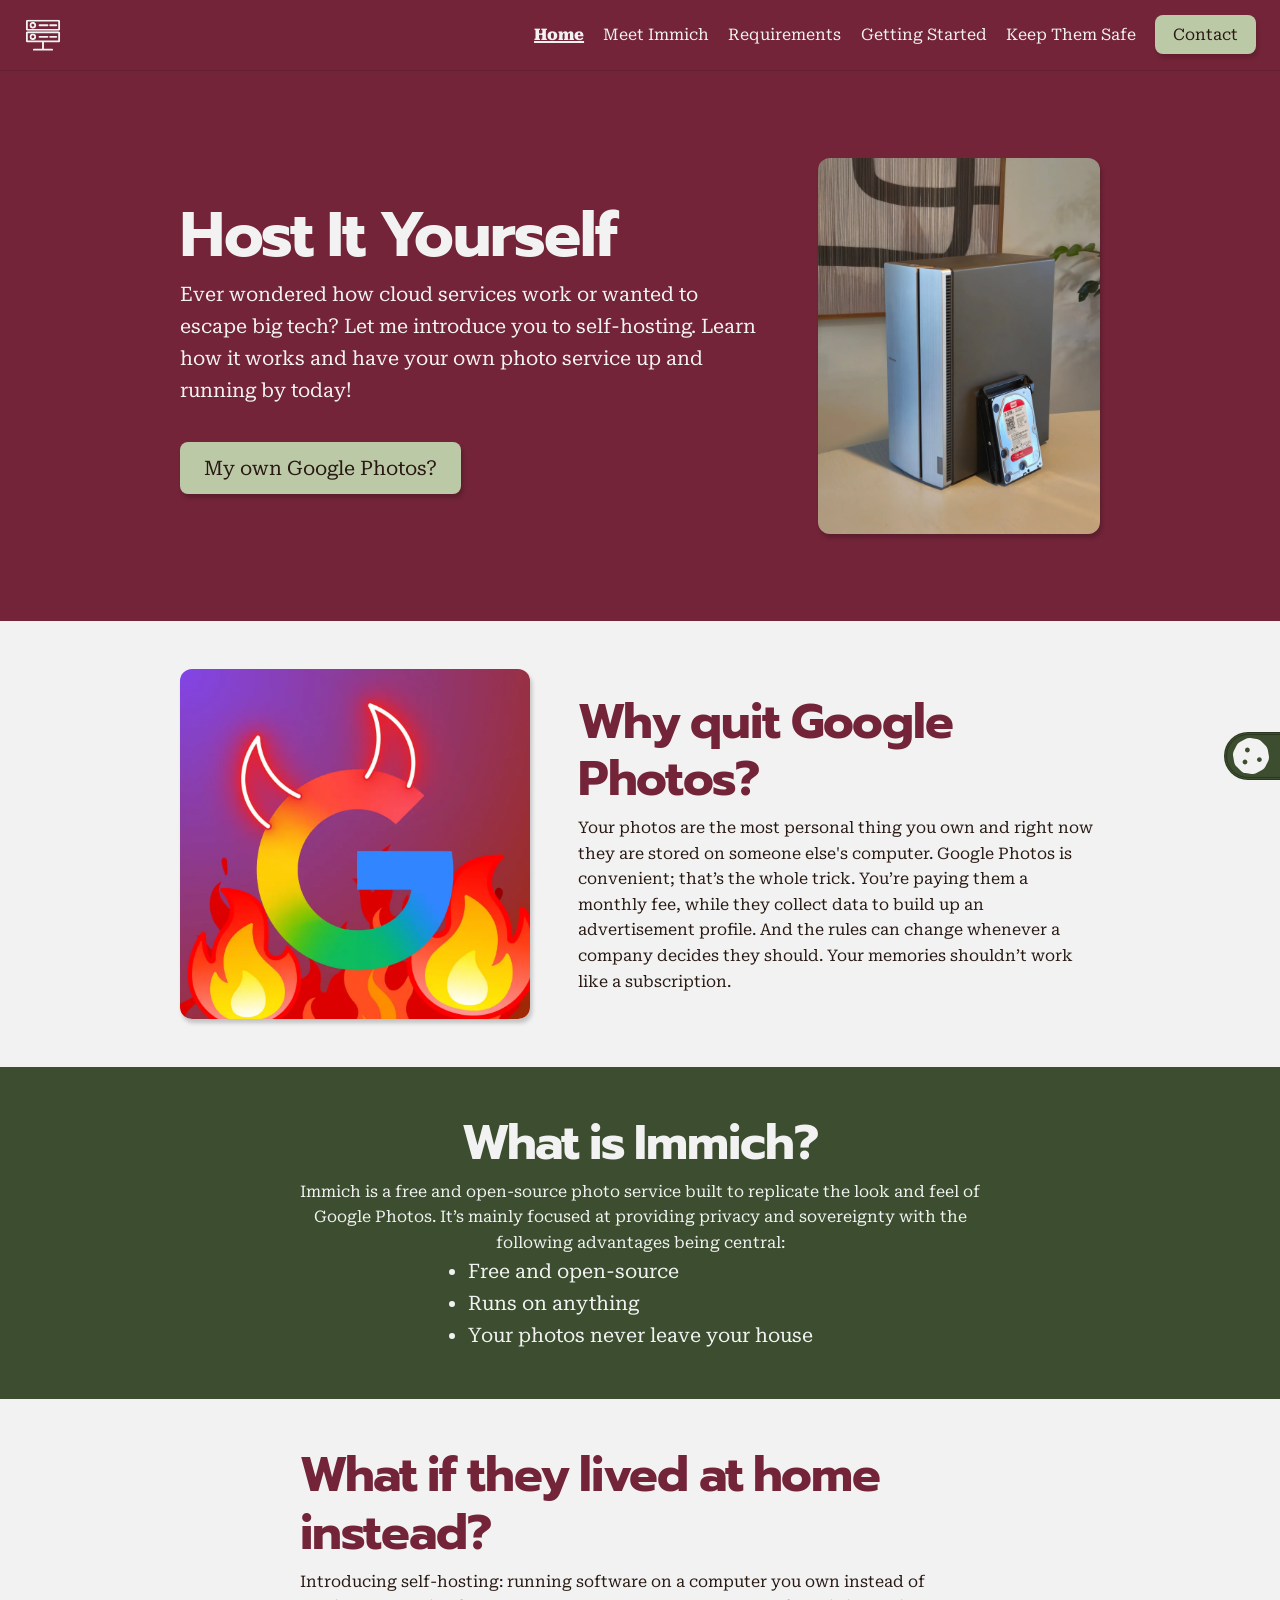
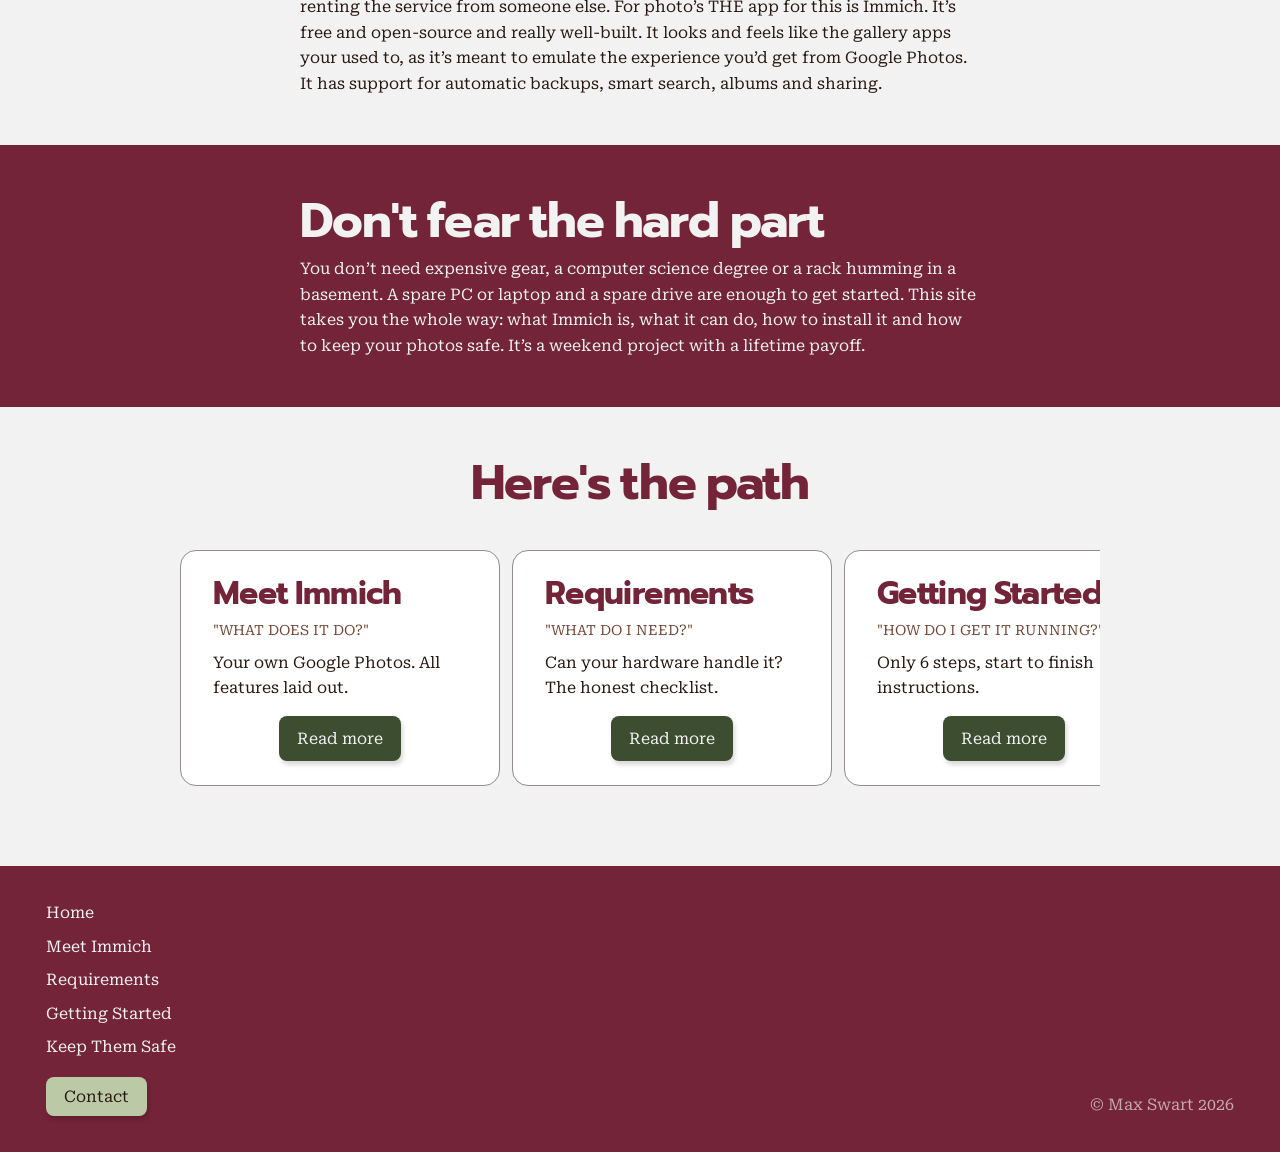
==== commit 563059ff: "Changed header sizes" ====
--- a/exam/index.html
+++ b/exam/index.html
@@ -106,7 +106,7 @@
 					<h2>Why quit Google Photos?</h2>
 					<p>
 						Your photos are the most personal thing you own and
-						right now they are stored on someone else’s computer.
+						right now they are stored on someone else&apos;s computer.
 						Google Photos is convenient; that’s the whole trick.
 						You’re paying them a monthly fee, while they collect
 						data to build up an advertisement profile. And the rules
@@ -118,7 +118,7 @@
 
 			<section class="hero small secondary centered">
 				<article>
-					<h3>What is Immich?</h3>
+					<h2>What is Immich?</h2>
 					<p>
 						Immich is a free and open-source photo service built to
 						replicate the look and feel of Google Photos. It’s
@@ -135,7 +135,7 @@
 
 			<section class="hero small">
 				<article>
-					<h3>What if they lived at home instead?</h3>
+					<h2>What if they lived at home instead?</h2>
 					<p>
 						Introducing self-hosting: running software on a computer
 						you own instead of renting the service from someone
@@ -151,7 +151,7 @@
 
 			<section class="hero small primary">
 				<article>
-					<h3>Don't fear the hard part</h3>
+					<h2>Don't fear the hard part</h2>
 					<p>
 						You don’t need expensive gear, a computer science degree
 						or a rack humming in a basement. A spare PC or laptop
@@ -164,10 +164,10 @@
 			</section>
 
 			<section class="hero" id="homepage-path-section">
-				<h3>Here's the path</h3>
+				<h2>Here's the path</h2>
 				<section id="homepage-card-container">
 					<article class="homepage-card">
-						<h4>Meet Immich</h4>
+						<h3>Meet Immich</h3>
 						<p class="homepage-card-quote">"What does it do?"</p>
 						<p class="homepage-card-description">
 							Your own Google Photos. All features laid out.
@@ -178,7 +178,7 @@
 					</article>
 
 					<article class="homepage-card">
-						<h4>Requirements</h4>
+						<h3>Requirements</h3>
 						<p class="homepage-card-quote">"What do I need?"</p>
 						<p class="homepage-card-description">
 							Can your hardware handle it? The honest checklist.
@@ -189,7 +189,7 @@
 					</article>
 
 					<article class="homepage-card">
-						<h4>Getting Started</h4>
+						<h3>Getting Started</h3>
 						<p class="homepage-card-quote">
 							"How do I get it running?"
 						</p>
@@ -205,7 +205,7 @@
 					</article>
 
 					<article class="homepage-card">
-						<h4>Keep Them Safe</h4>
+						<h3>Keep Them Safe</h3>
 						<p class="homepage-card-quote">
 							"How do I keep my pictures safe?"
 						</p>
--- a/exam/css/style.css
+++ b/exam/css/style.css
@@ -312,7 +312,7 @@
 			justify-content: center;
 			gap: 0;
 
-			h3 {
+			h2 {
 				text-align: center;
 			}
 
@@ -335,8 +335,9 @@
 					display: flex;
 					flex-flow: column nowrap;
 
-					h4 {
+					h3 {
 						color: #732439;
+						font-size: 2rem;
 					}
 					.homepage-card-quote {
 						font-size: 0.875rem;
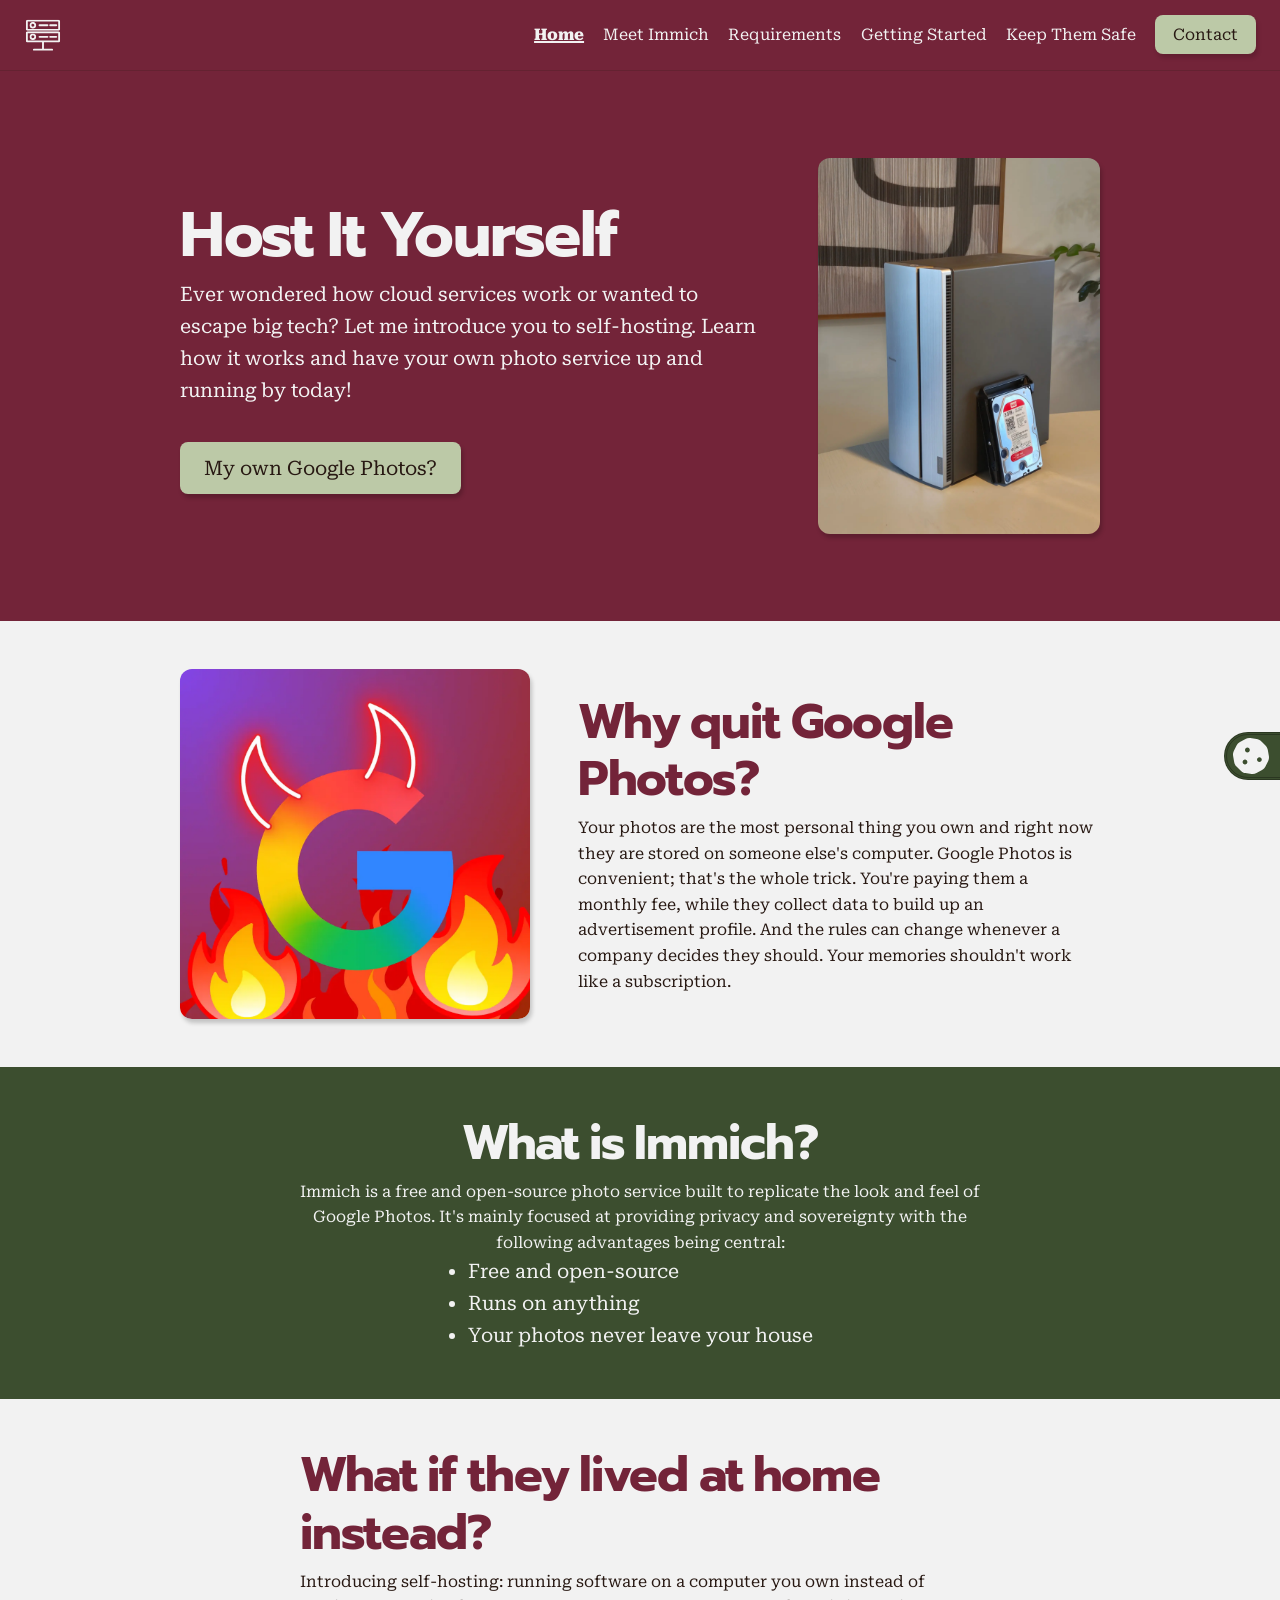
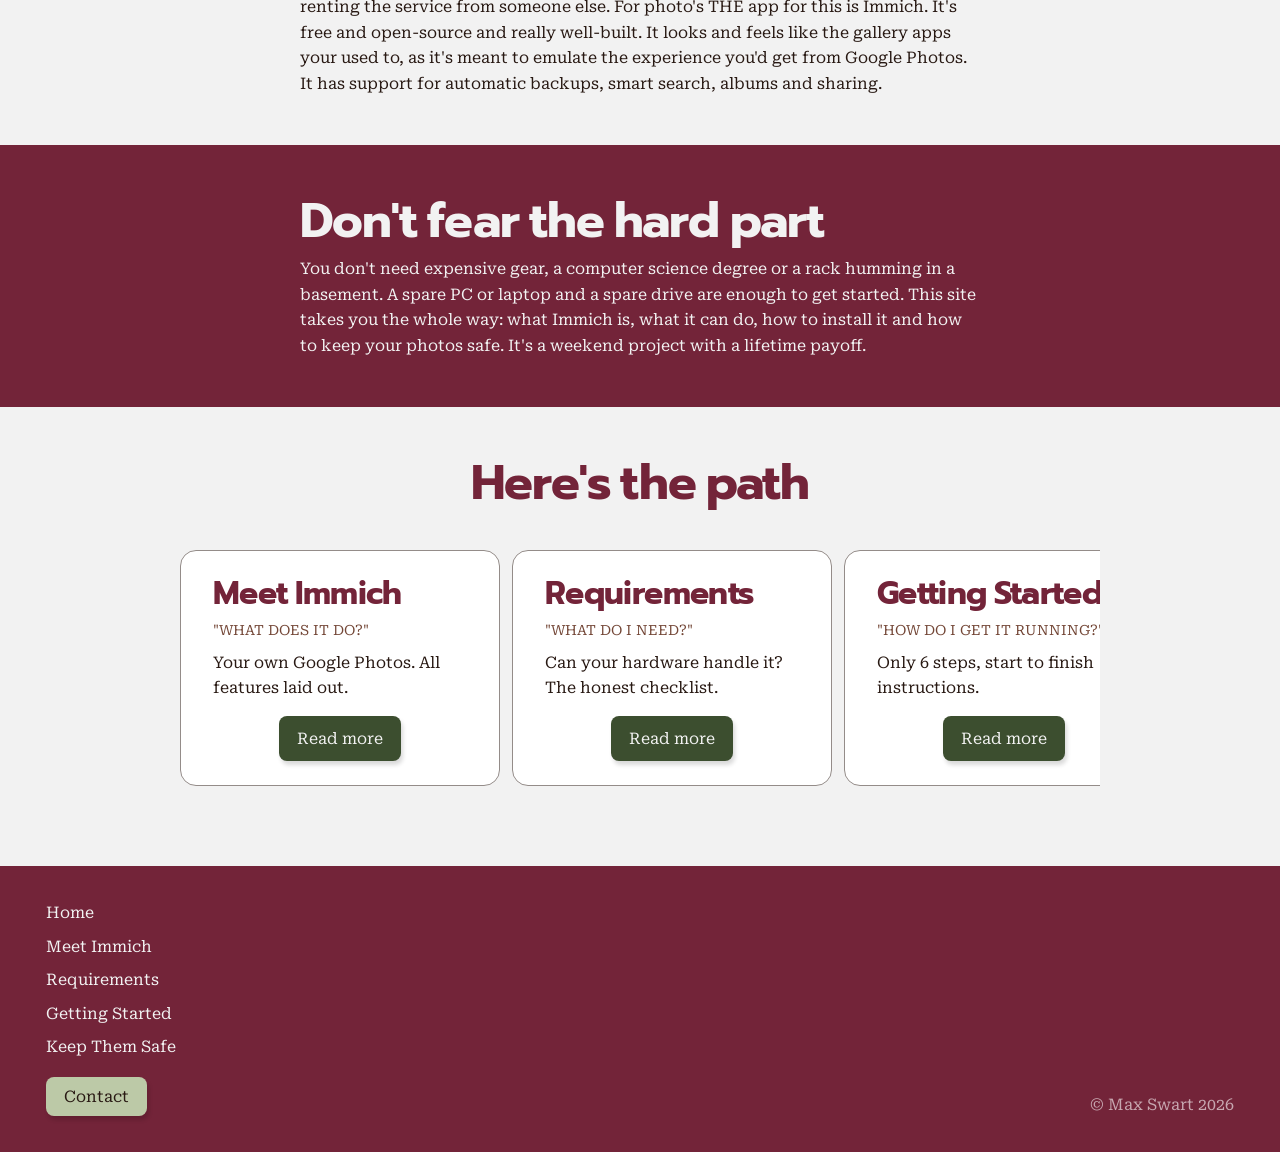
==== commit 24ef7820: "Escaped apostraphes" ====
--- a/exam/index.html
+++ b/exam/index.html
@@ -107,11 +107,11 @@
 					<p>
 						Your photos are the most personal thing you own and
 						right now they are stored on someone else&apos;s computer.
-						Google Photos is convenient; that’s the whole trick.
-						You’re paying them a monthly fee, while they collect
+						Google Photos is convenient; that&apos;s the whole trick.
+						You&apos;re paying them a monthly fee, while they collect
 						data to build up an advertisement profile. And the rules
 						can change whenever a company decides they should. Your
-						memories shouldn’t work like a subscription.
+						memories shouldn&apos;t work like a subscription.
 					</p>
 				</article>
 			</section>
@@ -121,7 +121,7 @@
 					<h2>What is Immich?</h2>
 					<p>
 						Immich is a free and open-source photo service built to
-						replicate the look and feel of Google Photos. It’s
+						replicate the look and feel of Google Photos. It&apos;s
 						mainly focused at providing privacy and sovereignty with
 						the following advantages being central:
 					</p>
@@ -139,10 +139,10 @@
 					<p>
 						Introducing self-hosting: running software on a computer
 						you own instead of renting the service from someone
-						else. For photo’s THE app for this is Immich. It’s free
+						else. For photo&apos;s THE app for this is Immich. It&apos;s free
 						and open-source and really well-built. It looks and
-						feels like the gallery apps your used to, as it’s meant
-						to emulate the experience you’d get from Google Photos.
+						feels like the gallery apps your used to, as it&apos;s meant
+						to emulate the experience you&apos;d get from Google Photos.
 						It has support for automatic backups, smart search,
 						albums and sharing.
 					</p>
@@ -153,11 +153,11 @@
 				<article>
 					<h2>Don't fear the hard part</h2>
 					<p>
-						You don’t need expensive gear, a computer science degree
+						You don&apos;t need expensive gear, a computer science degree
 						or a rack humming in a basement. A spare PC or laptop
 						and a spare drive are enough to get started. This site
 						takes you the whole way: what Immich is, what it can do,
-						how to install it and how to keep your photos safe. It’s
+						how to install it and how to keep your photos safe. It&apos;s
 						a weekend project with a lifetime payoff.
 					</p>
 				</article>
